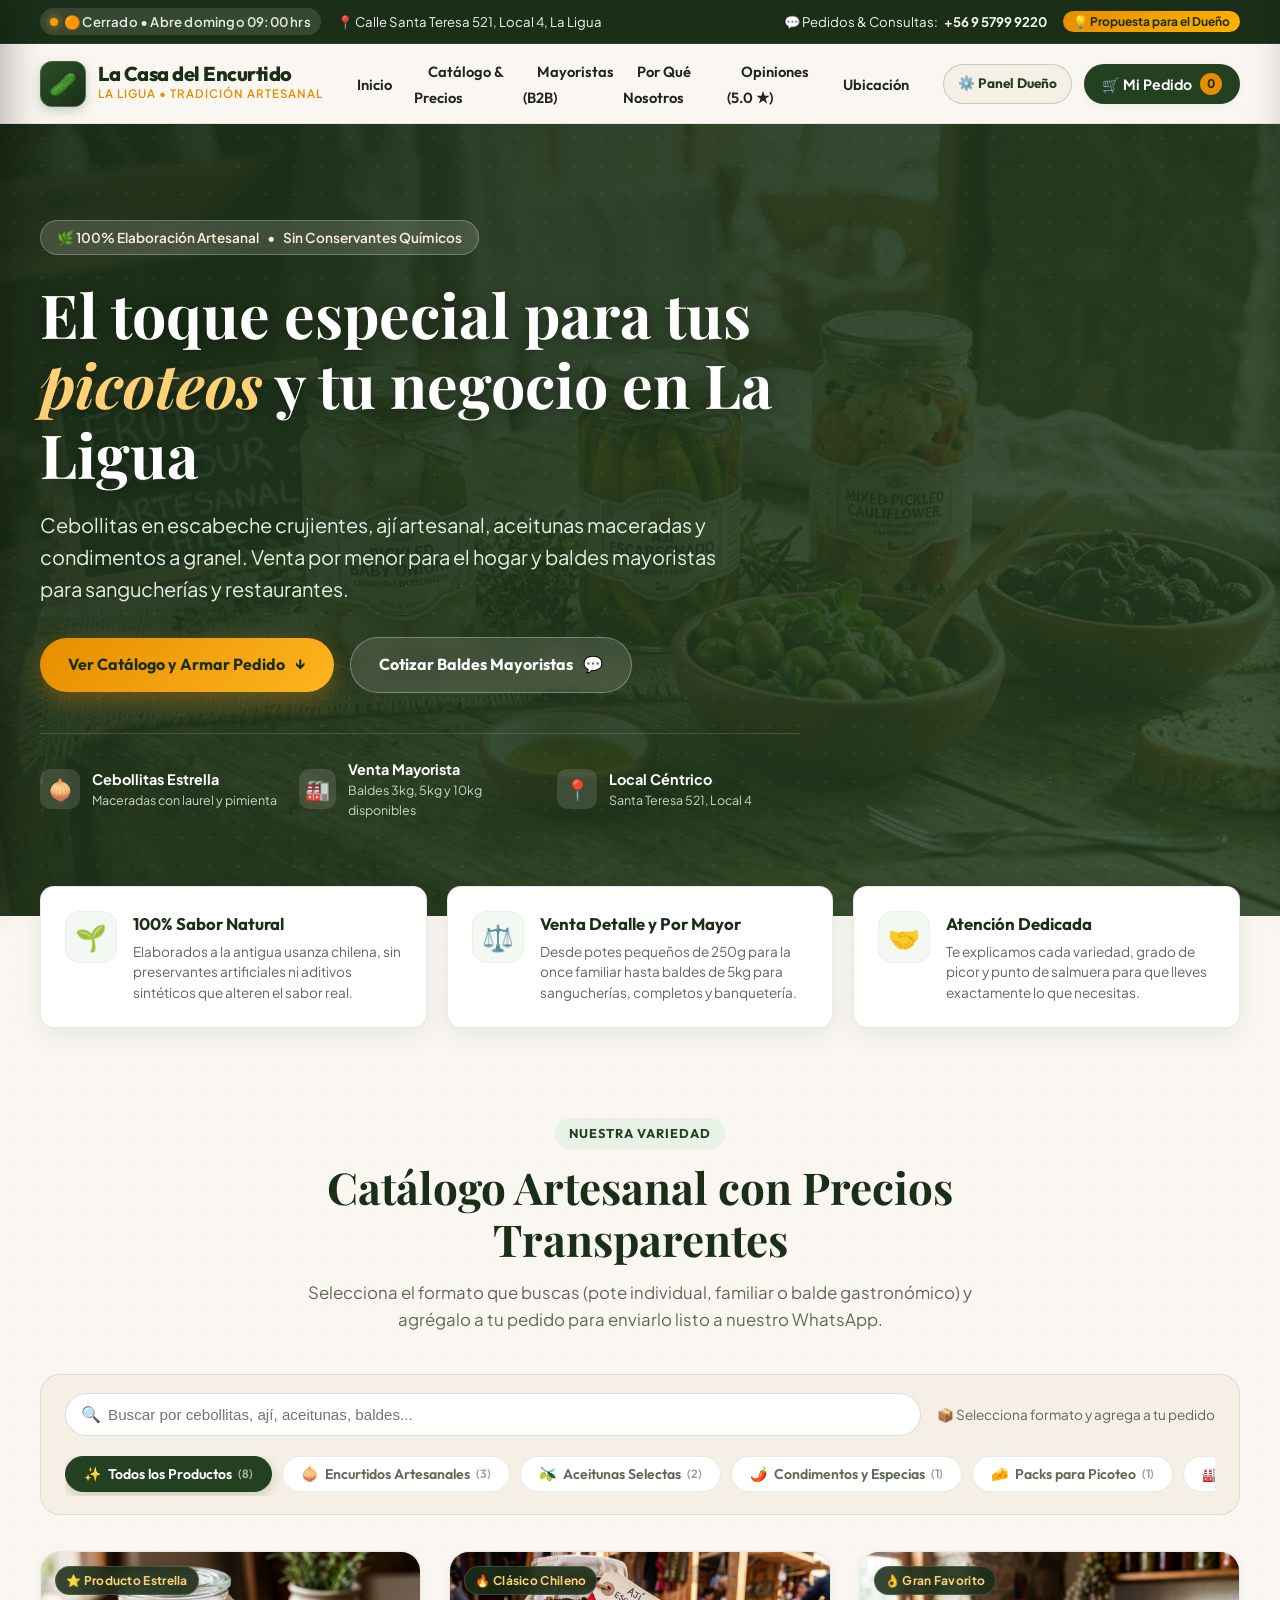
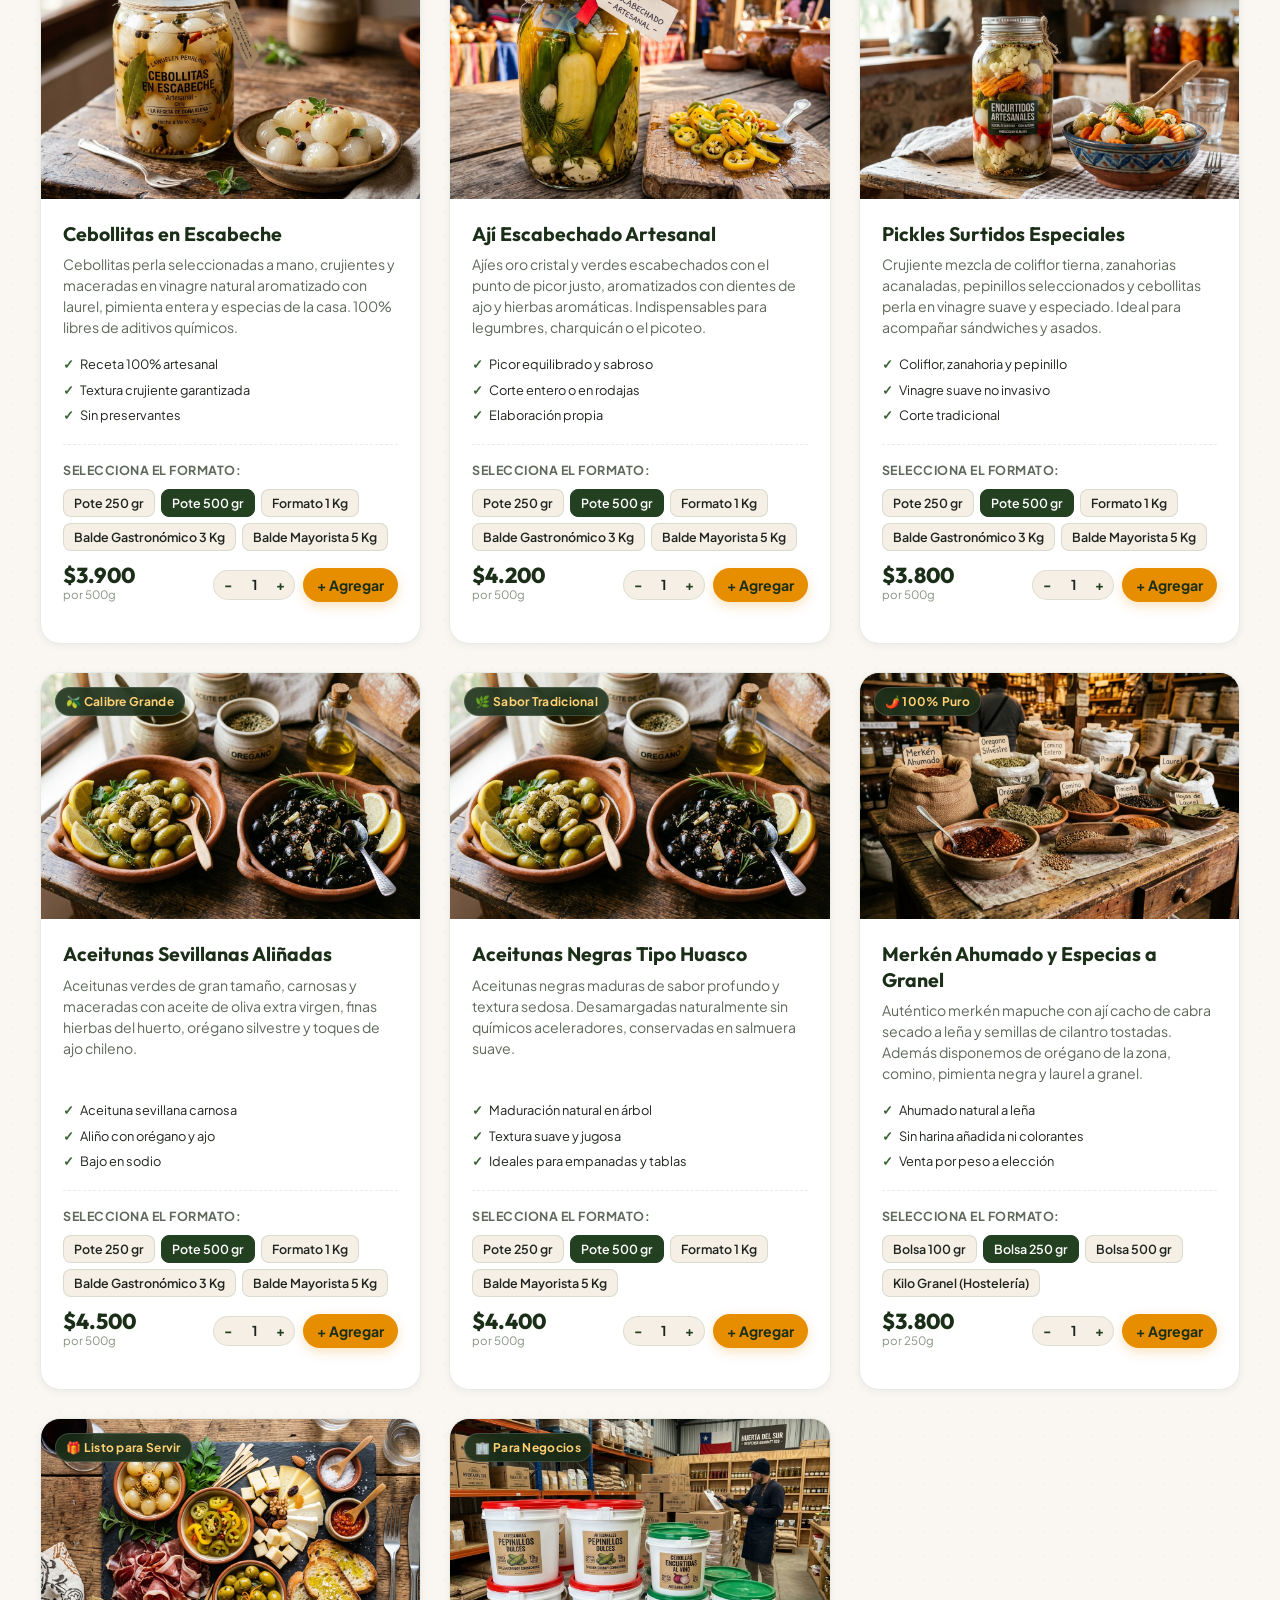
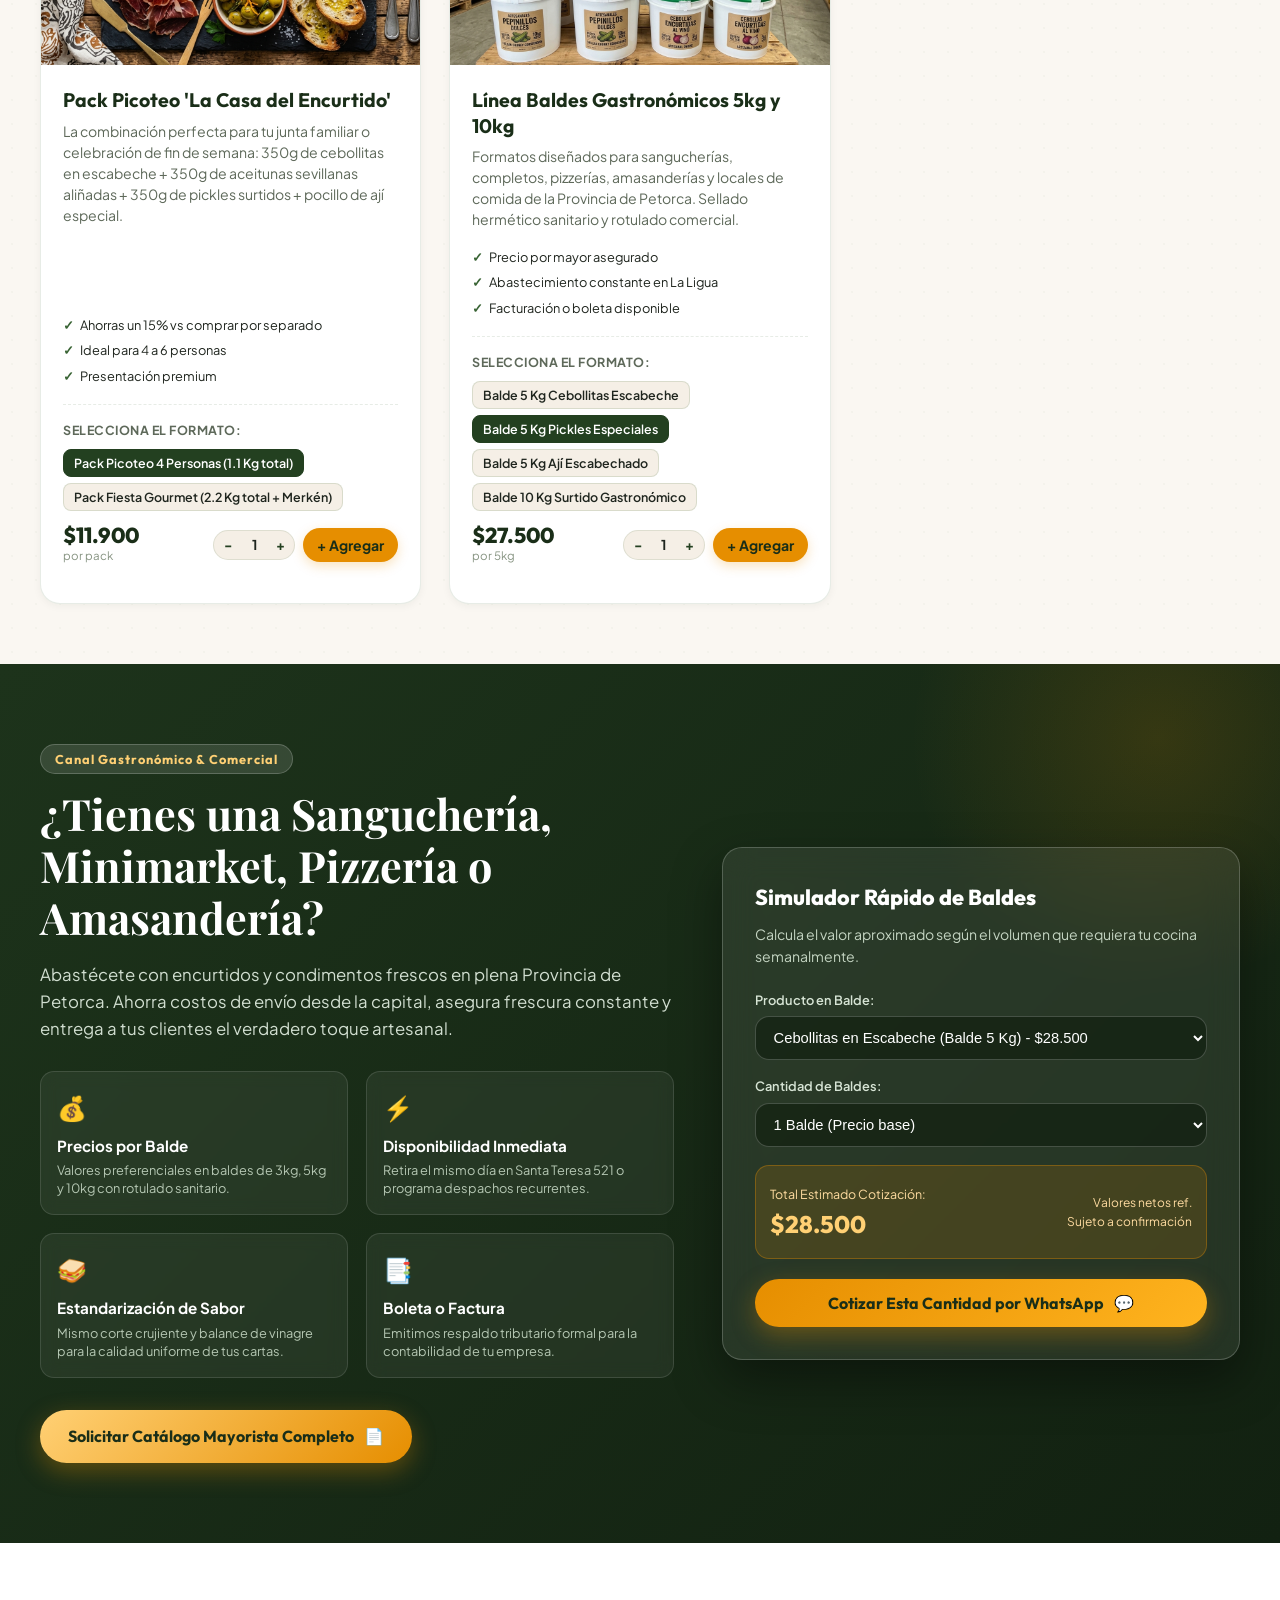
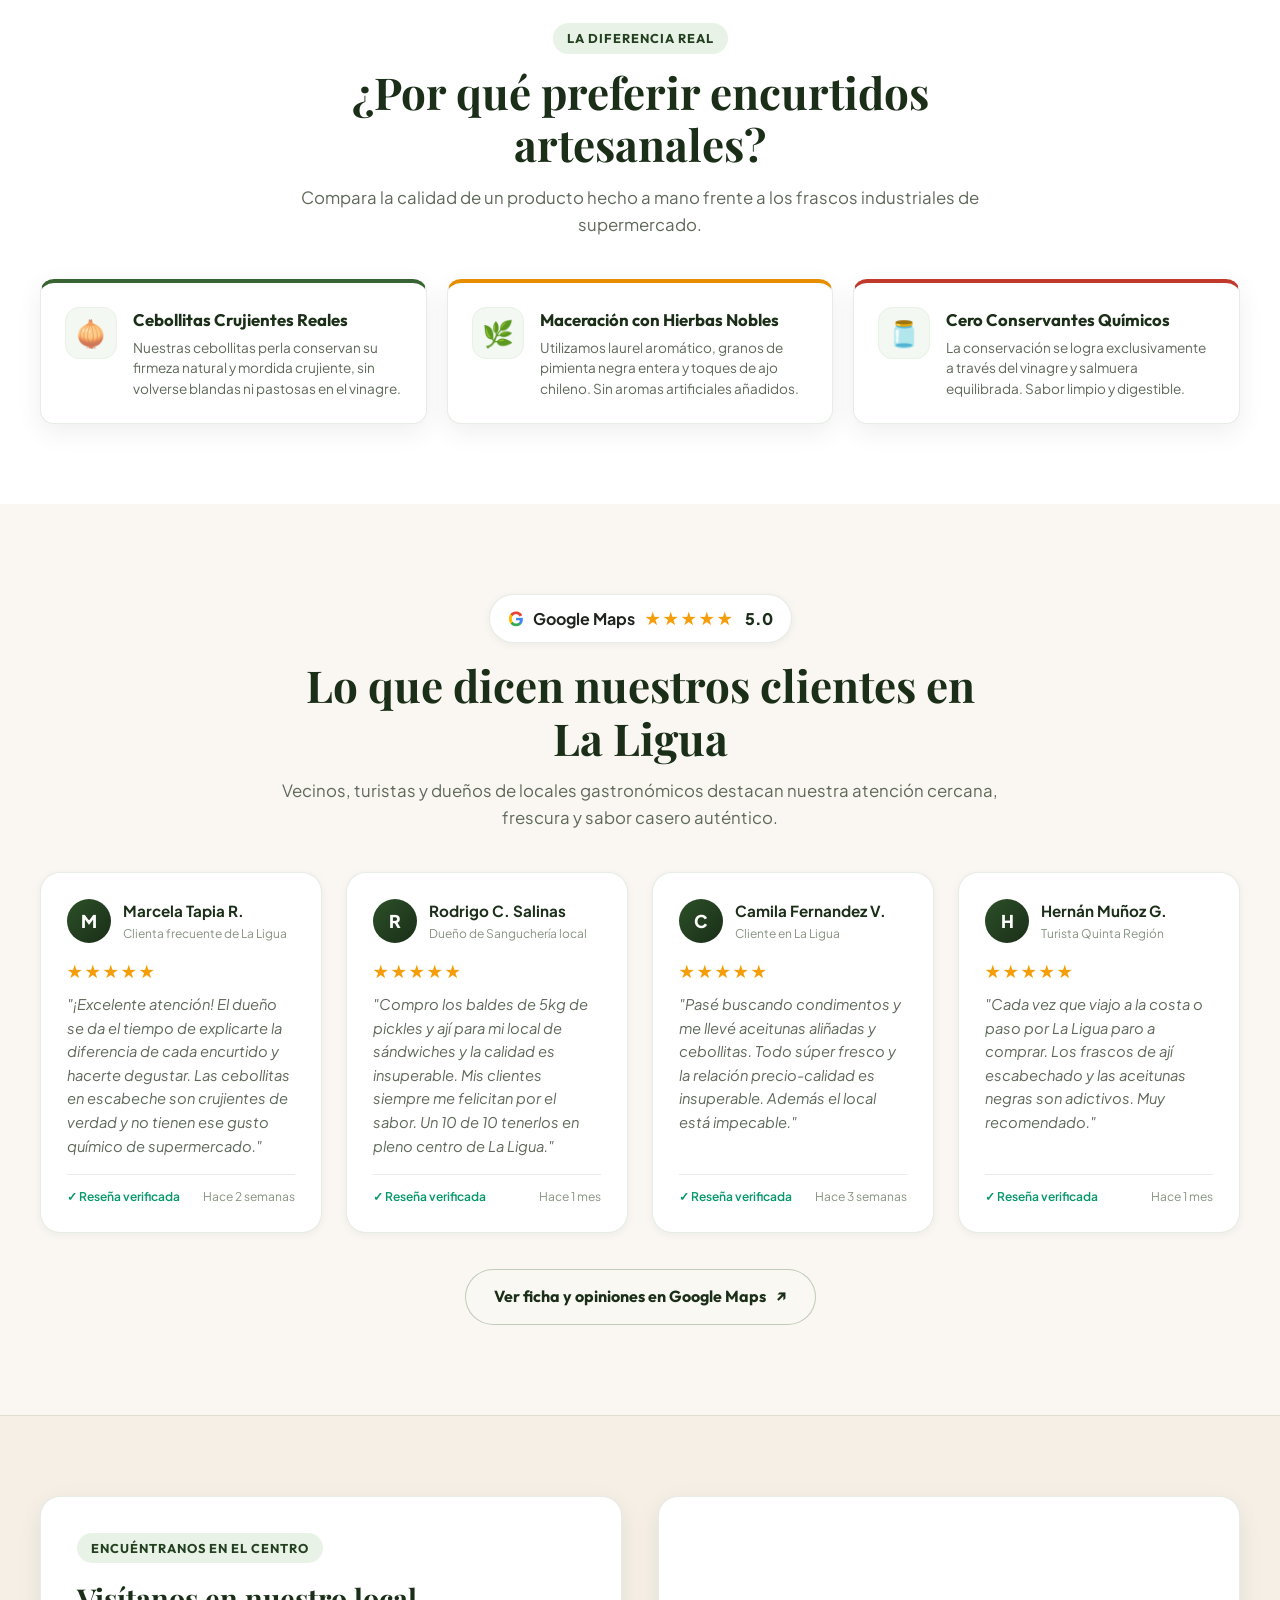
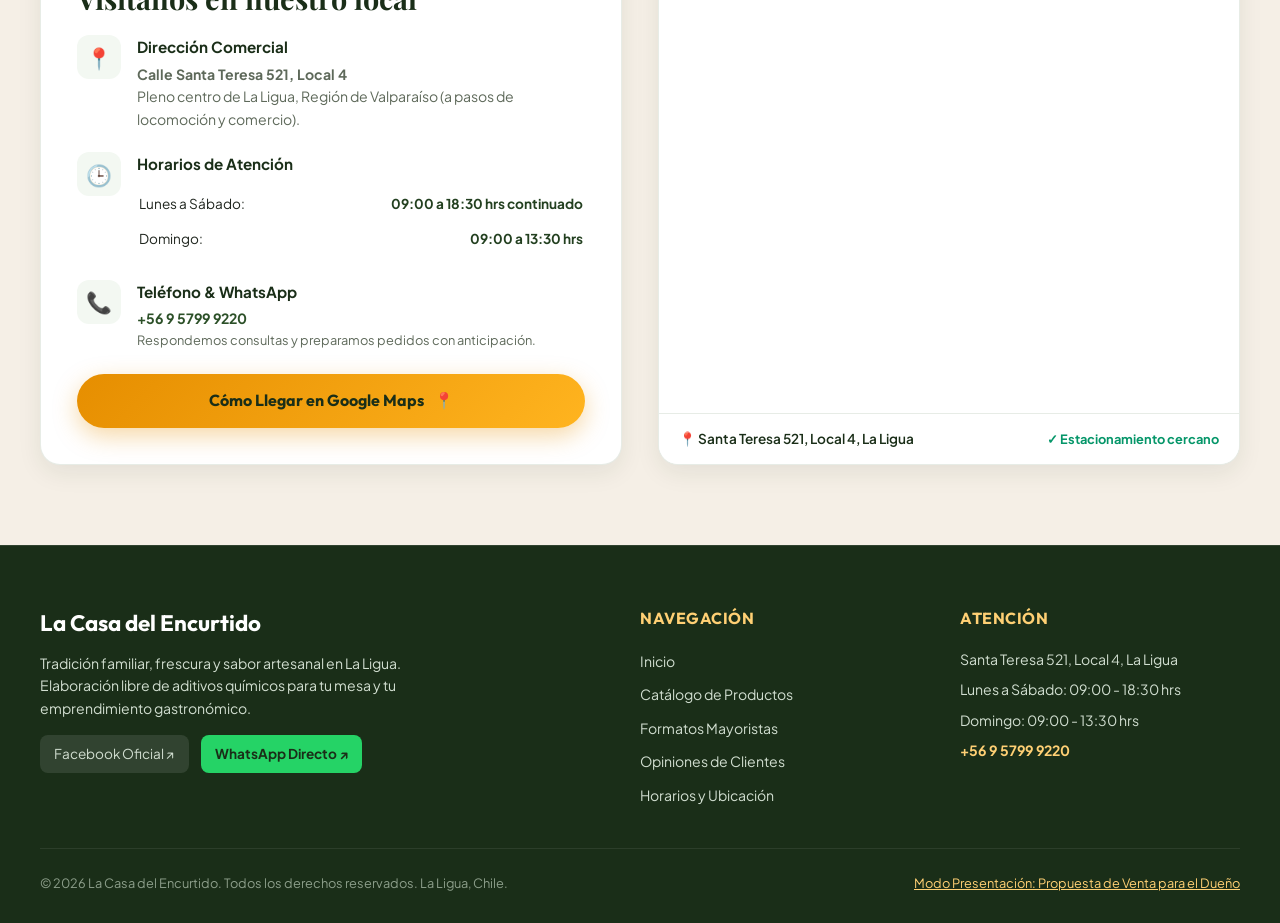
==== index.html @ d0795ce3 "Initial commit: La Casa del Encurtido web app, catalogo, admin y propuesta comercial" ====
<!DOCTYPE html>
<html lang="es">
<head>
  <meta charset="UTF-8" />
  <meta name="viewport" content="width=device-width, initial-scale=1.0" />
  <title>La Casa del Encurtido | Encurtidos Artesanales, Aceitunas y Condimentos en La Ligua</title>
  
  <!-- SEO Meta Tags -->
  <meta name="description" content="Encurtidos artesanales sin conservantes ni aditivos en La Ligua. Cebollitas en escabeche, ají escabechado, aceitunas selectas y condimentos a granel. Venta por mayor y detalle en Santa Teresa 521, Local 4." />
  <meta name="keywords" content="encurtidos la ligua, cebollitas en escabeche, aji escabechado, aceitunas por mayor, condimentos a granel la ligua, venta mayorista encurtidos, la casa del encurtido" />
  <meta name="author" content="La Casa del Encurtido" />
  <meta name="theme-color" content="#1a2e18" />

  <!-- Open Graph / Redes Sociales -->
  <meta property="og:type" content="website" />
  <meta property="og:title" content="La Casa del Encurtido | Sabor Natural en La Ligua" />
  <meta property="og:description" content="El toque especial para tus picoteos y tu negocio. Venta a granel y baldes mayoristas en pleno centro de La Ligua." />
  <meta property="og:image" content="assets/images/hero.jpg" />

  <!-- Google Fonts -->
  <link rel="preconnect" href="https://fonts.googleapis.com" />
  <link rel="preconnect" href="https://fonts.gstatic.com" crossorigin />
  <link href="https://fonts.googleapis.com/css2?family=Outfit:wght@400;500;600;700;800&family=Playfair+Display:ital,wght@0,600;0,700;0,800;1,600&family=Plus+Jakarta+Sans:wght@400;500;600;700&display=swap" rel="stylesheet" />

  <!-- Hoja de Estilos -->
  <link rel="stylesheet" href="css/styles.css" />
</head>
<body>

  <!-- ==========================================================================
       TOP BAR INFORMATIVA Y HORARIO EN TIEMPO REAL
       ========================================================================== -->
  <div class="top-bar">
    <div class="container top-bar-inner">
      <div class="top-bar-left">
        <!-- Indicador dinámico de horario -->
        <div class="status-badge" id="store-status-badge">
          <span class="status-dot"></span>
          <span>Cargando horario...</span>
        </div>
        <span class="top-bar-link" style="cursor: default;">
          📍 Calle Santa Teresa 521, Local 4, La Ligua
        </span>
      </div>

      <div class="top-bar-right">
        <a href="https://wa.me/56957999220" target="_blank" rel="noopener" class="top-bar-link">
          💬 Pedidos & Consultas: <strong>+56 9 5799 9220</strong>
        </a>
        <button class="pitch-mode-pill trigger-pitch-modal" title="Ver argumentos de valor comercial para el negocio">
          💡 Propuesta para el Dueño
        </button>
      </div>
    </div>
  </div>

  <!-- ==========================================================================
       HEADER PRINCIPAL
       ========================================================================== -->
  <header class="main-header">
    <div class="container header-inner">
      <a href="#inicio" class="logo-brand">
        <div class="logo-icon-wrap">🥒</div>
        <div class="logo-text">
          <h1>La Casa del Encurtido</h1>
          <span>La Ligua • Tradición Artesanal</span>
        </div>
      </a>

      <!-- Navegación de Escritorio -->
      <nav class="desktop-nav">
        <ul class="nav-links">
          <li><a href="#inicio" class="nav-link">Inicio</a></li>
          <li><a href="#catalogo" class="nav-link">Catálogo & Precios</a></li>
          <li><a href="#mayoristas" class="nav-link">Mayoristas (B2B)</a></li>
          <li><a href="#calidad" class="nav-link">Por Qué Nosotros</a></li>
          <li><a href="#opiniones" class="nav-link">Opiniones (5.0 ★)</a></li>
          <li><a href="#ubicacion" class="nav-link">Ubicación</a></li>
        </ul>
      </nav>

      <!-- Acciones de Cabecera -->
      <div class="header-actions">
        <!-- Acceso al Panel de Administración para el Dueño -->
        <a href="admin.html" class="admin-nav-btn" title="Panel de Administración: Editar precios y productos">
          <span>⚙️ Panel Dueño</span>
        </a>

        <!-- Carrito de Pedidos -->
        <button class="cart-btn-trigger trigger-cart-open" id="header-cart-btn" aria-label="Ver carrito de pedido">
          <span>🛒 Mi Pedido</span>
          <span class="cart-count-badge">0</span>
        </button>

        <!-- Botón Menú Móvil -->
        <button class="mobile-menu-btn" id="mobile-menu-btn" aria-label="Abrir menú de navegación">
          <span class="hamburger-bar"></span>
          <span class="hamburger-bar"></span>
          <span class="hamburger-bar"></span>
        </button>
      </div>
    </div>
  </header>

  <!-- ==========================================================================
       DRAWER DE NAVEGACIÓN MÓVIL (MENÚ LATERAL)
       ========================================================================== -->
  <div class="mobile-nav-overlay" id="mobile-nav-overlay"></div>
  <aside class="mobile-nav-drawer" id="mobile-nav-drawer">
    <div class="mobile-nav-header">
      <div class="logo-brand">
        <div class="logo-icon-wrap" style="width: 38px; height: 38px; font-size: 1.2rem;">🥒</div>
        <div class="logo-text">
          <h1>La Casa del Encurtido</h1>
          <span>La Ligua</span>
        </div>
      </div>
      <button class="mobile-nav-close" id="mobile-nav-close-btn" aria-label="Cerrar menú">&times;</button>
    </div>

    <div class="mobile-nav-body">
      <!-- Horario en vivo en móvil -->
      <div class="mobile-status-strip" id="mobile-store-status">
        <span class="status-dot"></span>
        <span>Cargando horario...</span>
      </div>

      <!-- Lista de enlaces de navegación móvil -->
      <ul class="mobile-nav-list">
        <li>
          <a href="#inicio" class="mobile-nav-link">
            <span class="icon">🏠</span>
            <span>Inicio</span>
          </a>
        </li>
        <li>
          <a href="#catalogo" class="mobile-nav-link">
            <span class="icon">🧅</span>
            <span>Catálogo & Precios</span>
          </a>
        </li>
        <li>
          <a href="#mayoristas" class="mobile-nav-link">
            <span class="icon">🏭</span>
            <span>Venta Mayorista (B2B)</span>
          </a>
        </li>
        <li>
          <a href="#calidad" class="mobile-nav-link">
            <span class="icon">🌿</span>
            <span>La Diferencia Artesanal</span>
          </a>
        </li>
        <li>
          <a href="#opiniones" class="mobile-nav-link">
            <span class="icon">⭐</span>
            <span>Opiniones de Clientes (5.0)</span>
          </a>
        </li>
        <li>
          <a href="#ubicacion" class="mobile-nav-link">
            <span class="icon">📍</span>
            <span>Horarios & Ubicación</span>
          </a>
        </li>
      </ul>

      <!-- Enlaces rápidos de soporte y administración -->
      <div class="mobile-nav-footer">
        <a href="admin.html" class="btn btn-secondary" style="color: var(--primary-900); border-color: rgba(56, 99, 51, 0.3); font-size: 0.88rem; padding: 10px 16px;">
          <span>⚙️ Administrar Precios (Dueño)</span>
        </a>
        <a href="https://wa.me/56957999220" target="_blank" rel="noopener" class="btn btn-primary" style="font-size: 0.88rem; padding: 10px 16px;">
          <span>💬 WhatsApp Directo</span>
        </a>
      </div>
    </div>
  </aside>

  <!-- ==========================================================================
       HERO SECTION
       ========================================================================== -->
  <section class="hero-section" id="inicio">
    <div class="hero-overlay-grid"></div>
    <div class="container">
      <div class="hero-content">
        <div class="hero-pill">
          <span>🌿 100% Elaboración Artesanal</span>
          <span>•</span>
          <span>Sin Conservantes Químicos</span>
        </div>

        <h1 class="hero-title">
          El toque especial para tus <em>picoteos</em> y tu negocio en La Ligua
        </h1>

        <p class="hero-description">
          Cebollitas en escabeche crujientes, ají artesanal, aceitunas maceradas y condimentos a granel. Venta por menor para el hogar y baldes mayoristas para sangucherías y restaurantes.
        </p>

        <div class="hero-actions">
          <a href="#catalogo" class="btn btn-primary">
            <span>Ver Catálogo y Armar Pedido</span>
            <span>↓</span>
          </a>
          <a href="https://wa.me/56957999220?text=Hola,%20quisiera%20cotizar%20precios%20mayoristas%20de%20encurtidos%20en%20La%20Casa%20del%20Encurtido" target="_blank" rel="noopener" class="btn btn-secondary">
            <span>Cotizar Baldes Mayoristas</span>
            <span>💬</span>
          </a>
        </div>

        <div class="hero-features-bar">
          <div class="hero-feat-item">
            <div class="hero-feat-icon">🧅</div>
            <div class="hero-feat-text">
              <h4>Cebollitas Estrella</h4>
              <p>Maceradas con laurel y pimienta</p>
            </div>
          </div>
          <div class="hero-feat-item">
            <div class="hero-feat-icon">🏭</div>
            <div class="hero-feat-text">
              <h4>Venta Mayorista</h4>
              <p>Baldes 3kg, 5kg y 10kg disponibles</p>
            </div>
          </div>
          <div class="hero-feat-item">
            <div class="hero-feat-icon">📍</div>
            <div class="hero-feat-text">
              <h4>Local Céntrico</h4>
              <p>Santa Teresa 521, Local 4</p>
            </div>
          </div>
        </div>
      </div>
    </div>
  </section>

  <!-- ==========================================================================
       PILARES DE CONFIANZA
       ========================================================================== -->
  <section class="trust-strip">
    <div class="container">
      <div class="trust-cards-grid">
        <div class="trust-card">
          <div class="trust-icon-box">🌱</div>
          <div class="trust-text">
            <h3>100% Sabor Natural</h3>
            <p>Elaborados a la antigua usanza chilena, sin preservantes artificiales ni aditivos sintéticos que alteren el sabor real.</p>
          </div>
        </div>

        <div class="trust-card">
          <div class="trust-icon-box">⚖️</div>
          <div class="trust-text">
            <h3>Venta Detalle y Por Mayor</h3>
            <p>Desde potes pequeños de 250g para la once familiar hasta baldes de 5kg para sangucherías, completos y banquetería.</p>
          </div>
        </div>

        <div class="trust-card">
          <div class="trust-icon-box">🤝</div>
          <div class="trust-text">
            <h3>Atención Dedicada</h3>
            <p>Te explicamos cada variedad, grado de picor y punto de salmuera para que lleves exactamente lo que necesitas.</p>
          </div>
        </div>
      </div>
    </div>
  </section>

  <!-- ==========================================================================
       CATÁLOGO INTERACTIVO CON FORMATOS Y PEDIDO DIRECTO
       ========================================================================== -->
  <section class="catalog-section" id="catalogo">
    <div class="container">
      <div class="section-head">
        <span class="section-tag">Nuestra Variedad</span>
        <h2 class="section-title">Catálogo Artesanal con Precios Transparentes</h2>
        <p class="section-sub">
          Selecciona el formato que buscas (pote individual, familiar o balde gastronómico) y agrégalo a tu pedido para enviarlo listo a nuestro WhatsApp.
        </p>
      </div>

      <!-- Barra de Filtros y Buscador -->
      <div class="catalog-controls">
        <div class="controls-row-top">
          <div class="search-box-wrap">
            <span class="search-icon">🔍</span>
            <input type="text" id="catalog-search-input" class="search-input" placeholder="Buscar por cebollitas, ají, aceitunas, baldes..." />
          </div>
          <div class="catalog-info-hint">
            <span>📦 Selecciona formato y agrega a tu pedido</span>
          </div>
        </div>

        <!-- Botones de Categorías -->
        <div class="category-pills-wrap" id="category-pills">
          <!-- Renderizado dinámico desde app.js -->
        </div>
      </div>

      <!-- Grid de Productos -->
      <div class="products-grid" id="products-grid">
        <!-- Renderizado dinámico desde app.js -->
      </div>
    </div>
  </section>

  <!-- ==========================================================================
       SECCIÓN B2B / ATENCIÓN ESPECIAL MAYORISTAS
       ========================================================================== -->
  <section class="wholesale-section" id="mayoristas">
    <div class="wholesale-bg-glow"></div>
    <div class="container">
      <div class="wholesale-grid">
        <div class="wholesale-info-col">
          <span class="wholesale-tag">Canal Gastronómico & Comercial</span>
          <h2 class="wholesale-title">¿Tienes una Sanguchería, Minimarket, Pizzería o Amasandería?</h2>
          <p class="wholesale-desc">
            Abastécete con encurtidos y condimentos frescos en plena Provincia de Petorca. Ahorra costos de envío desde la capital, asegura frescura constante y entrega a tus clientes el verdadero toque artesanal.
          </p>

          <div class="wholesale-benefits-list">
            <div class="benefit-card">
              <div class="benefit-icon">💰</div>
              <h4>Precios por Balde</h4>
              <p>Valores preferenciales en baldes de 3kg, 5kg y 10kg con rotulado sanitario.</p>
            </div>
            <div class="benefit-card">
              <div class="benefit-icon">⚡</div>
              <h4>Disponibilidad Inmediata</h4>
              <p>Retira el mismo día en Santa Teresa 521 o programa despachos recurrentes.</p>
            </div>
            <div class="benefit-card">
              <div class="benefit-icon">🥪</div>
              <h4>Estandarización de Sabor</h4>
              <p>Mismo corte crujiente y balance de vinagre para la calidad uniforme de tus cartas.</p>
            </div>
            <div class="benefit-card">
              <div class="benefit-icon">📑</div>
              <h4>Boleta o Factura</h4>
              <p>Emitimos respaldo tributario formal para la contabilidad de tu empresa.</p>
            </div>
          </div>

          <a href="https://wa.me/56957999220?text=Hola,%20tengo%20un%20negocio%20gastron%C3%B3mico%20en%20la%20zona%20y%20deseo%20recibir%20el%20cat%C3%A1logo%20mayorista%20completo" target="_blank" rel="noopener" class="btn btn-primary" style="background: linear-gradient(135deg, #ffd074, #e68e00); color: #1a2e18;">
            <span>Solicitar Catálogo Mayorista Completo</span>
            <span>📄</span>
          </a>
        </div>

        <!-- Cotizador Rápido de Baldes -->
        <div class="wholesale-calc-col">
          <div class="wholesale-calc-card">
            <h3 class="calc-title">Simulador Rápido de Baldes</h3>
            <p class="calc-subtitle">Calcula el valor aproximado según el volumen que requiera tu cocina semanalmente.</p>

            <div class="form-group">
              <label class="form-label" for="wholesale-product-select">Producto en Balde:</label>
              <select id="wholesale-product-select" class="form-select">
                <option value="28500">Cebollitas en Escabeche (Balde 5 Kg) - $28.500</option>
                <option value="27500">Pickles Surtidos Especiales (Balde 5 Kg) - $27.500</option>
                <option value="31000">Ají Escabechado Artesanal (Balde 5 Kg) - $31.000</option>
                <option value="34900">Aceitunas Sevillanas Aliñadas (Balde 5 Kg) - $34.900</option>
                <option value="52000">Surtido Mixto Gastronómico (Balde 10 Kg) - $52.000</option>
              </select>
            </div>

            <div class="form-group">
              <label class="form-label" for="wholesale-qty-select">Cantidad de Baldes:</label>
              <select id="wholesale-qty-select" class="form-select">
                <option value="1">1 Balde (Precio base)</option>
                <option value="2">2 Baldes</option>
                <option value="3">3 Baldes</option>
                <option value="5">5 Baldes (8% descuento volumen)</option>
                <option value="10">10+ Baldes (15% descuento volumen)</option>
              </select>
            </div>

            <div class="calc-result-box">
              <div>
                <span class="calc-price-lead">Total Estimado Cotización:</span>
                <div class="calc-price-value" id="wholesale-calc-price">$28.500</div>
              </div>
              <span style="font-size: 0.75rem; color: #ffdca1; text-align: right;">Valores netos ref.<br>Sujeto a confirmación</span>
            </div>

            <button class="btn btn-primary" id="btn-quote-wholesale-wa" style="width: 100%;">
              <span>Cotizar Esta Cantidad por WhatsApp</span>
              <span>💬</span>
            </button>
          </div>
        </div>
      </div>
    </div>
  </section>

  <!-- ==========================================================================
       POR QUÉ NOSOTROS / LA DIFERENCIA ARTESANAL
       ========================================================================== */ -->
  <section class="trust-strip" id="calidad" style="margin-top: 0; padding: 80px 0; background: #fff;">
    <div class="container">
      <div class="section-head">
        <span class="section-tag">La Diferencia Real</span>
        <h2 class="section-title">¿Por qué preferir encurtidos artesanales?</h2>
        <p class="section-sub">Compara la calidad de un producto hecho a mano frente a los frascos industriales de supermercado.</p>
      </div>

      <div class="trust-cards-grid" style="grid-template-columns: repeat(auto-fit, minmax(280px, 1fr));">
        <div class="trust-card" style="border-top: 4px solid var(--primary-600);">
          <div class="trust-icon-box">🧅</div>
          <div class="trust-text">
            <h3>Cebollitas Crujientes Reales</h3>
            <p>Nuestras cebollitas perla conservan su firmeza natural y mordida crujiente, sin volverse blandas ni pastosas en el vinagre.</p>
          </div>
        </div>

        <div class="trust-card" style="border-top: 4px solid var(--accent-amber);">
          <div class="trust-icon-box">🌿</div>
          <div class="trust-text">
            <h3>Maceración con Hierbas Nobles</h3>
            <p>Utilizamos laurel aromático, granos de pimienta negra entera y toques de ajo chileno. Sin aromas artificiales añadidos.</p>
          </div>
        </div>

        <div class="trust-card" style="border-top: 4px solid var(--accent-red);">
          <div class="trust-icon-box">🫙</div>
          <div class="trust-text">
            <h3>Cero Conservantes Químicos</h3>
            <p>La conservación se logra exclusivamente a través del vinagre y salmuera equilibrada. Sabor limpio y digestible.</p>
          </div>
        </div>
      </div>
    </div>
  </section>

  <!-- ==========================================================================
       SOCIAL PROOF / RESEÑAS GOOGLE MAPS (5.0 ESTRELLAS)
       ========================================================================== -->
  <section class="reviews-section" id="opiniones">
    <div class="container">
      <div class="section-head">
        <div class="google-badge-header">
          <span class="google-g-logo">G</span>
          <strong>Google Maps</strong>
          <span class="stars-row">★★★★★</span>
          <span style="font-weight: 800; color: #1a2e18;">5.0</span>
        </div>
        <h2 class="section-title">Lo que dicen nuestros clientes en La Ligua</h2>
        <p class="section-sub">
          Vecinos, turistas y dueños de locales gastronómicos destacan nuestra atención cercana, frescura y sabor casero auténtico.
        </p>
      </div>

      <div class="reviews-grid" id="reviews-grid">
        <!-- Renderizado dinámico desde app.js -->
      </div>

      <div style="text-align: center; margin-top: 36px;">
        <a href="https://maps.google.com/?q=La+Casa+del+Encurtido+Santa+Teresa+521+La+Ligua" target="_blank" rel="noopener" class="btn btn-secondary" style="color: var(--primary-900); border-color: rgba(56, 99, 51, 0.3);">
          <span>Ver ficha y opiniones en Google Maps</span>
          <span>↗</span>
        </a>
      </div>
    </div>
  </section>

  <!-- ==========================================================================
       UBICACIÓN, HORARIOS & MAPA INTERACTIVO
       ========================================================================== -->
  <section class="location-section" id="ubicacion">
    <div class="container">
      <div class="location-grid">
        <div class="location-info-card">
          <span class="section-tag">Encuéntranos en el Centro</span>
          <h3>Visítanos en nuestro local</h3>
          
          <div class="info-item">
            <div class="info-item-icon">📍</div>
            <div class="info-item-content">
              <h4>Dirección Comercial</h4>
              <p><strong>Calle Santa Teresa 521, Local 4</strong></p>
              <p>Pleno centro de La Ligua, Región de Valparaíso (a pasos de locomoción y comercio).</p>
            </div>
          </div>

          <div class="info-item">
            <div class="info-item-icon">🕒</div>
            <div class="info-item-content" style="width: 100%;">
              <h4>Horarios de Atención</h4>
              <table class="hours-schedule-table">
                <tbody>
                  <tr>
                    <td>Lunes a Sábado:</td>
                    <td>09:00 a 18:30 hrs continuado</td>
                  </tr>
                  <tr>
                    <td>Domingo:</td>
                    <td>09:00 a 13:30 hrs</td>
                  </tr>
                </tbody>
              </table>
            </div>
          </div>

          <div class="info-item">
            <div class="info-item-icon">📞</div>
            <div class="info-item-content">
              <h4>Teléfono & WhatsApp</h4>
              <p><a href="tel:+56957999220" style="color: var(--primary-700); font-weight: 700;">+56 9 5799 9220</a></p>
              <p style="font-size: 0.8rem; color: var(--text-muted);">Respondemos consultas y preparamos pedidos con anticipación.</p>
            </div>
          </div>

          <div style="margin-top: 24px;">
            <a href="https://maps.google.com/?q=La+Casa+del+Encurtido+Santa+Teresa+521+La+Ligua" target="_blank" rel="noopener" class="btn btn-primary" style="width: 100%;">
              <span>Cómo Llegar en Google Maps</span>
              <span>📍</span>
            </a>
          </div>
        </div>

        <!-- Wrapper del Mapa -->
        <div class="map-wrapper">
          <iframe 
            class="map-embed-frame"
            src="https://www.google.com/maps/embed?pb=!1m18!1m12!1m3!1d3362.4336067749454!2d-71.23381662369689!3d-32.447781073801944!2m3!1f0!2f0!3f0!3m2!1i1024!2i768!4f13.1!3m3!1m2!1s0x9689d24222a76f27%3A0x6b19a3b934789531!2sSanta%20Teresa%20521%2C%20La%20Ligua%2C%20Valpara%C3%ADso!5e0!3m2!1ses!2scl!4v1716200000000!5m2!1ses!2scl"
            allowfullscreen="" 
            loading="lazy" 
            referrerpolicy="no-referrer-when-downgrade"
            title="Ubicación de La Casa del Encurtido en La Ligua">
          </iframe>
          <div class="map-card-footer">
            <span style="font-size: 0.85rem; font-weight: 600; color: var(--primary-900);">
              📍 Santa Teresa 521, Local 4, La Ligua
            </span>
            <span style="font-size: 0.8rem; color: #059669; font-weight: 700;">
              ✓ Estacionamiento cercano
            </span>
          </div>
        </div>
      </div>
    </div>
  </section>

  <!-- ==========================================================================
       FOOTER
       ========================================================================== -->
  <footer class="site-footer">
    <div class="container">
      <div class="footer-top">
        <div class="footer-brand">
          <h2>La Casa del Encurtido</h2>
          <p>
            Tradición familiar, frescura y sabor artesanal en La Ligua. Elaboración libre de aditivos químicos para tu mesa y tu emprendimiento gastronómico.
          </p>
          <div style="margin-top: 16px; display: flex; gap: 12px;">
            <a href="https://www.facebook.com/profile.php?id=61589403204747" target="_blank" rel="noopener" style="background: rgba(255,255,255,0.1); padding: 8px 14px; border-radius: 8px; font-size: 0.85rem;">
              Facebook Oficial ↗
            </a>
            <a href="https://wa.me/56957999220" target="_blank" rel="noopener" style="background: #25d366; color: #1a2e18; font-weight: 700; padding: 8px 14px; border-radius: 8px; font-size: 0.85rem;">
              WhatsApp Directo ↗
            </a>
          </div>
        </div>

        <div class="footer-col">
          <h4>Navegación</h4>
          <ul>
            <li><a href="#inicio">Inicio</a></li>
            <li><a href="#catalogo">Catálogo de Productos</a></li>
            <li><a href="#mayoristas">Formatos Mayoristas</a></li>
            <li><a href="#opiniones">Opiniones de Clientes</a></li>
            <li><a href="#ubicacion">Horarios y Ubicación</a></li>
          </ul>
        </div>

        <div class="footer-col">
          <h4>Atención</h4>
          <p style="font-size: 0.88rem; margin-bottom: 8px;">Santa Teresa 521, Local 4, La Ligua</p>
          <p style="font-size: 0.88rem; margin-bottom: 8px;">Lunes a Sábado: 09:00 - 18:30 hrs</p>
          <p style="font-size: 0.88rem; margin-bottom: 8px;">Domingo: 09:00 - 13:30 hrs</p>
          <p style="font-size: 0.88rem; font-weight: 700; color: #ffd074;">+56 9 5799 9220</p>
        </div>
      </div>

      <div class="footer-bottom">
        <p>&copy; 2026 La Casa del Encurtido. Todos los derechos reservados. La Ligua, Chile.</p>
        <button class="trigger-pitch-modal" style="color: #ffd074; font-size: 0.8rem; text-decoration: underline;">
          Modo Presentación: Propuesta de Venta para el Dueño
        </button>
      </div>
    </div>
  </footer>

  <!-- ==========================================================================
       DRAWER LATERAL DEL CARRITO (WHATSAPP ORDER BUILDER)
       ========================================================================== -->
  <div class="cart-drawer-overlay" id="cart-drawer-overlay"></div>
  <div class="cart-drawer" id="cart-drawer">
    <div class="cart-header">
      <h3>
        <span>🛒</span>
        <span>Mi Pedido</span>
      </h3>
      <button class="cart-close-btn" id="cart-close-btn" aria-label="Cerrar pedido">&times;</button>
    </div>

    <div class="cart-body">
      <!-- Estado vacío -->
      <div class="cart-empty-state" id="cart-empty-state">
        <div class="cart-empty-icon">🫙</div>
        <h4 style="font-family: var(--font-display); font-size: 1.15rem; color: var(--primary-900); margin-bottom: 6px;">Tu pedido está vacío</h4>
        <p style="font-size: 0.85rem; color: var(--text-muted); margin-bottom: 20px;">
          Revisa el catálogo, elige tu formato favorito (250g, 500g, 1kg o baldes) y agrégalo aquí.
        </p>
        <button class="btn btn-primary" onclick="closeCartDrawer()" style="padding: 10px 22px; font-size: 0.9rem;">
          Explorar Productos
        </button>
      </div>

      <!-- Lista de Ítems -->
      <div class="cart-items-list" id="cart-items-container">
        <!-- Generado dinámicamente por app.js -->
      </div>

      <!-- Formulario de Finalización -->
      <div class="cart-checkout-form" id="cart-checkout-form" style="display: none;">
        <h4 class="cart-form-title">Datos para tu Pedido</h4>
        
        <input type="text" id="client-name" class="cart-input" placeholder="Tu Nombre o Nombre de tu Local" />

        <label style="display: block; font-size: 0.78rem; font-weight: 700; color: var(--text-muted); margin-bottom: 6px; text-transform: uppercase;">
          Modalidad de Entrega:
        </label>
        <div class="delivery-radio-group">
          <label class="radio-pill">
            <input type="radio" name="delivery-type" value="Retiro en Local (Santa Teresa 521)" checked />
            <span>Retiro en Local</span>
          </label>
          <label class="radio-pill">
            <input type="radio" name="delivery-type" value="Coordinar Despacho en La Ligua" />
            <span>Despacho</span>
          </label>
        </div>

        <textarea id="client-notes" class="cart-input" rows="2" placeholder="Nota o preferencia (ej: 'Lo paso a buscar a las 17:00 hrs', 'Balde para sanguchería')."></textarea>
      </div>
    </div>

    <!-- Footer del Drawer con Total y Botón WhatsApp -->
    <div class="cart-footer" id="cart-footer-summary" style="display: none;">
      <div class="cart-summary-line">
        <span>Subtotal Productos</span>
        <span id="cart-subtotal-amount">$0</span>
      </div>
      <div class="cart-total-line">
        <span class="total-label">Total Estimado</span>
        <span class="total-amount" id="cart-total-amount">$0</span>
      </div>

      <button class="btn-send-whatsapp" onclick="sendWhatsAppOrder()">
        <span>Enviar Pedido a WhatsApp</span>
        <span>💬</span>
      </button>
      <p style="text-align: center; font-size: 0.72rem; color: var(--text-light); margin-top: 8px;">
        Te comunicará de inmediato al +56 9 5799 9220 con el detalle listo.
      </p>
    </div>
  </div>

  <!-- ==========================================================================
       STICKY BAR INFERIOR EN DISPOSITIVOS MÓVILES
       ========================================================================== -->
  <aside class="mobile-sticky-order-bar" id="mobile-sticky-order-bar">
    <div class="sticky-bar-inner">
      <div class="sticky-bar-info">
        <h4 id="mobile-bar-total">$0</h4>
        <p id="mobile-bar-count">0 productos agregados</p>
      </div>
      <button class="btn btn-primary trigger-cart-open" style="padding: 10px 20px; font-size: 0.9rem;">
        <span>Ver Pedido</span>
        <span>🛒</span>
      </button>
    </div>
  </aside>

  <!-- ==========================================================================
       MODAL: PROPUESTA COMERCIAL Y PITCH DE VENTAS PARA EL DUEÑO
       (Herramienta para que tú le muestres el valor real al dueño del negocio)
       ========================================================================== -->
  <div class="pitch-modal-overlay" id="pitch-modal-overlay">
    <div class="pitch-modal-card">
      <div class="pitch-header">
        <h2>Estrategia Comercial: La Casa del Encurtido</h2>
        <p>Guía de presentación y argumentos de venta para ofrecer esta App Web al dueño</p>
        <button class="pitch-close-btn" id="pitch-close-btn" aria-label="Cerrar">&times;</button>
      </div>

      <div class="pitch-body">
        <div class="pitch-roi-box">
          <h4>🎯 Diagnóstico de la Oportunidad</h4>
          <p>
            El dueño de <strong>La Casa del Encurtido</strong> ya gestiona activamente su perfil de Google Maps y publica promociones sueltas en Facebook. Sin embargo, su botón <em>"Agregar sitio web"</em> en Google Maps está vacío, perdiendo diariamente a clientes y turistas que buscan encurtidos en La Ligua.
          </p>
        </div>

        <h3 style="font-family: var(--font-display); font-size: 1.15rem; color: var(--primary-900); margin-bottom: 14px;">
          4 Argumentos Clave para Cerrar la Venta:
        </h3>

        <div class="pitch-grid">
          <div class="pitch-point-card">
            <div class="icon">⏱️</div>
            <h4>Ahorro de Tiempo en WhatsApp</h4>
            <p>Ya no tendrá que responder 30 veces al día <em>"¿Qué tiene y a cuánto el kilo?"</em>. El cliente entra, ve fotos reales, elige 250g, 500g o balde, y el pedido le llega calculado y ordenado.</p>
          </div>

          <div class="pitch-point-card">
            <div class="icon">📍</div>
            <h4>Monetizar Google Maps</h4>
            <p>Al agregar este enlace en su ficha de Google con 5.0 estrellas, cualquier persona que busque "encurtidos La Ligua" entra a su catálogo directo en vez de ir a la competencia.</p>
          </div>

          <div class="pitch-point-card">
            <div class="icon">🥪</div>
            <h4>Captar Canal Mayorista (B2B)</h4>
            <p>Permite separar al cliente que compra $3.000 para la once del dueño de sanguchería o minimarket que busca comprar 5 baldes por semana.</p>
          </div>

          <div class="pitch-point-card">
            <div class="icon">📱</div>
            <h4>100% Funcional sin Apps Extras</h4>
            <p>No requiere que el cliente instale nada. Abre rápido en cualquier celular y funciona directamente sobre su WhatsApp actual (+56 9 5799 9220).</p>
          </div>
        </div>

        <div style="background: var(--primary-50); border: 1px solid var(--primary-100); padding: 18px; border-radius: var(--radius-md); margin-bottom: 24px;">
          <h4 style="font-size: 0.95rem; font-weight: 700; color: var(--primary-900); margin-bottom: 6px;">💡 Cómo demostrársela en persona:</h4>
          <ol style="margin-left: 20px; font-size: 0.85rem; color: var(--text-muted); line-height: 1.6;">
            <li>Abre esta web desde tu teléfono y muéstrale cómo se ven sus frascos de cebollitas y ají.</li>
            <li>Agrega 2 potes de cebollitas y 1 balde de pickles, presiona <strong>"Enviar Pedido a WhatsApp"</strong> y pídele que revise su propio teléfono para que vea el mensaje llegar en vivo.</li>
            <li>Muéstrale cómo se verá su enlace puesto en su ficha de Google Maps.</li>
          </ol>
        </div>

        <div class="pitch-footer-actions">
          <button class="btn btn-secondary" onclick="document.getElementById('pitch-modal-overlay').classList.remove('active'); document.body.style.overflow='';" style="color: var(--primary-900); border-color: var(--border-light);">
            Cerrar Modal
          </button>
          <a href="propuesta-comercial.html" class="btn btn-primary" style="font-size: 0.9rem;">
            <span>Ver Ficha Comercial Imprimible / PDF</span>
            <span>📄</span>
          </a>
        </div>
      </div>
    </div>
  </div>

  <!-- Scripts -->
  <script src="js/data.js"></script>
  <script src="js/app.js"></script>
</body>
</html>
---- css/styles.css ----
/* ==========================================================================
   LA CASA DEL ENCURTIDO - SISTEMA DE DISEÑO & ESTILOS PREMIUM
   Estilo: Mercado Artesanal Gourmet Chileno / UI Moderna y Dinámica
   ========================================================================== */

:root {
  /* Paleta Gastronómica Artesanal */
  --primary-900: #1a2e18;
  --primary-800: #234020;
  --primary-700: #2c5028;
  --primary-600: #386333;
  --primary-500: #467b40;
  --primary-100: #e8f2e6;
  --primary-50:  #f3f8f2;

  /* Acentos Ámbar / Mostaza & Ají */
  --accent-amber: #e68e00;
  --accent-amber-hover: #cf7c00;
  --accent-amber-light: #fff5e6;
  --accent-red: #c0392b;
  --accent-red-light: #fdeeed;

  /* Fondos y Neutros Cálidos */
  --bg-cream: #faf7f2;
  --bg-surface: #ffffff;
  --bg-surface-warm: #f5efe6;
  --bg-surface-elevated: #ffffff;
  
  --text-main: #1f251e;
  --text-muted: #5e695a;
  --text-light: #879482;
  --text-inverse: #ffffff;

  /* Bordes & Sombras */
  --border-light: rgba(56, 99, 51, 0.12);
  --border-focus: rgba(70, 123, 64, 0.4);
  --shadow-sm: 0 2px 8px rgba(26, 46, 24, 0.05);
  --shadow-md: 0 8px 24px rgba(26, 46, 24, 0.08);
  --shadow-lg: 0 16px 40px rgba(26, 46, 24, 0.12);
  --shadow-glow: 0 0 20px rgba(230, 142, 0, 0.25);

  /* Tipografías */
  --font-serif: 'Playfair Display', Georgia, serif;
  --font-display: 'Outfit', -apple-system, BlinkMacSystemFont, sans-serif;
  --font-body: 'Plus Jakarta Sans', -apple-system, BlinkMacSystemFont, sans-serif;

  /* Medidas & Transiciones */
  --radius-sm: 8px;
  --radius-md: 14px;
  --radius-lg: 20px;
  --radius-full: 9999px;
  --transition: all 0.25s cubic-bezier(0.16, 1, 0.3, 1);
  --header-height: 80px;
}

/* Reset y Base */
*, *::before, *::after {
  box-sizing: border-box;
  margin: 0;
  padding: 0;
}

html {
  scroll-behavior: smooth;
  font-size: 16px;
  -webkit-text-size-adjust: 100%;
}

body {
  font-family: var(--font-body);
  background-color: var(--bg-cream);
  color: var(--text-main);
  line-height: 1.6;
  overflow-x: hidden;
  background-image: radial-gradient(rgba(56, 99, 51, 0.03) 1px, transparent 1px);
  background-size: 24px 24px;
}

img {
  max-width: 100%;
  height: auto;
  display: block;
}

a {
  color: inherit;
  text-decoration: none;
}

button {
  font-family: inherit;
  cursor: pointer;
  border: none;
  background: none;
  outline: none;
}

.container {
  width: 100%;
  max-width: 1240px;
  margin: 0 auto;
  padding: 0 20px;
}

/* ==========================================================================
   TOP BAR / AVISOS & HORARIO EN VIVO
   ========================================================================== */
.top-bar {
  background: var(--primary-900);
  color: #e2ede0;
  font-size: 0.825rem;
  padding: 8px 0;
  border-bottom: 1px solid rgba(255, 255, 255, 0.08);
}

.top-bar-inner {
  display: flex;
  justify-content: space-between;
  align-items: center;
  flex-wrap: wrap;
  gap: 12px;
}

.top-bar-left, .top-bar-right {
  display: flex;
  align-items: center;
  gap: 16px;
  flex-wrap: wrap;
}

.status-badge {
  display: inline-flex;
  align-items: center;
  gap: 6px;
  background: rgba(255, 255, 255, 0.12);
  padding: 3px 10px;
  border-radius: var(--radius-full);
  font-weight: 600;
  letter-spacing: 0.2px;
}

.status-dot {
  width: 8px;
  height: 8px;
  border-radius: 50%;
  background: #10b981;
  box-shadow: 0 0 8px #10b981;
  animation: pulse-dot 2s infinite;
}

.status-dot.closed {
  background: #f59e0b;
  box-shadow: 0 0 8px #f59e0b;
}

@keyframes pulse-dot {
  0% { transform: scale(0.95); opacity: 0.8; }
  50% { transform: scale(1.25); opacity: 1; }
  100% { transform: scale(0.95); opacity: 0.8; }
}

.top-bar-link {
  display: inline-flex;
  align-items: center;
  gap: 6px;
  transition: var(--transition);
  color: #f1f8ef;
}

.top-bar-link:hover {
  color: var(--accent-amber);
}

.pitch-mode-pill {
  background: linear-gradient(135deg, #e68e00, #ffb300);
  color: #1a2e18;
  font-weight: 700;
  padding: 3px 10px;
  border-radius: var(--radius-full);
  font-size: 0.75rem;
  display: inline-flex;
  align-items: center;
  gap: 5px;
  box-shadow: var(--shadow-sm);
  cursor: pointer;
  transition: var(--transition);
}

.pitch-mode-pill:hover {
  transform: translateY(-1px);
  box-shadow: var(--shadow-glow);
}

/* ==========================================================================
   HEADER PRINCIPAL
   ========================================================================== */
.main-header {
  position: sticky;
  top: 0;
  z-index: 990;
  background: rgba(250, 247, 242, 0.94);
  backdrop-filter: blur(14px);
  -webkit-backdrop-filter: blur(14px);
  border-bottom: 1px solid var(--border-light);
  height: var(--header-height);
  display: flex;
  align-items: center;
  transition: var(--transition);
}

.main-header.scrolled {
  background: rgba(255, 255, 255, 0.98);
  box-shadow: var(--shadow-sm);
  height: 72px;
}

.header-inner {
  display: flex;
  justify-content: space-between;
  align-items: center;
  width: 100%;
  gap: 20px;
}

.logo-brand {
  display: flex;
  align-items: center;
  gap: 12px;
  flex-shrink: 0;
}

.logo-icon-wrap {
  width: 46px;
  height: 46px;
  border-radius: 12px;
  background: linear-gradient(135deg, var(--primary-700), var(--primary-900));
  display: flex;
  align-items: center;
  justify-content: center;
  color: #fff;
  font-size: 1.4rem;
  box-shadow: 0 4px 12px rgba(44, 80, 40, 0.25);
  border: 1px solid rgba(255, 255, 255, 0.2);
}

.logo-text h1 {
  font-family: var(--font-display);
  font-size: 1.25rem;
  font-weight: 800;
  color: var(--primary-900);
  line-height: 1.1;
  letter-spacing: -0.5px;
}

.logo-text span {
  font-size: 0.72rem;
  font-weight: 600;
  color: var(--accent-amber);
  text-transform: uppercase;
  letter-spacing: 1px;
  display: block;
}

.desktop-nav {
  display: flex;
  align-items: center;
  justify-content: center;
  flex: 1;
}

.nav-links {
  display: flex;
  align-items: center;
  justify-content: center;
  gap: 8px;
  list-style: none;
}

.nav-link {
  font-family: var(--font-display);
  font-weight: 600;
  font-size: 0.92rem;
  color: var(--text-main);
  transition: var(--transition);
  position: relative;
  padding: 8px 14px;
  border-radius: var(--radius-full);
}

.nav-link:hover {
  color: var(--primary-800);
  background: rgba(56, 99, 51, 0.08);
}

.header-actions {
  display: flex;
  align-items: center;
  gap: 12px;
  flex-shrink: 0;
}

.admin-nav-btn {
  display: inline-flex;
  align-items: center;
  gap: 6px;
  background: var(--bg-surface-warm);
  color: var(--primary-800);
  border: 1px solid rgba(56, 99, 51, 0.25);
  padding: 8px 14px;
  border-radius: var(--radius-full);
  font-size: 0.85rem;
  font-weight: 700;
  font-family: var(--font-display);
  transition: var(--transition);
}

.admin-nav-btn:hover {
  background: var(--primary-100);
  border-color: var(--primary-600);
  transform: translateY(-1px);
}

.cart-btn-trigger {
  position: relative;
  display: inline-flex;
  align-items: center;
  gap: 8px;
  background: var(--primary-800);
  color: #fff;
  padding: 9px 18px;
  border-radius: var(--radius-full);
  font-weight: 700;
  font-size: 0.88rem;
  box-shadow: var(--shadow-sm);
  transition: var(--transition);
}

.cart-btn-trigger:hover {
  background: var(--primary-700);
  transform: translateY(-2px);
  box-shadow: var(--shadow-md);
}

.mobile-menu-btn {
  display: none;
  background: #fff;
  border: 1px solid var(--border-light);
  border-radius: var(--radius-sm);
  width: 42px;
  height: 42px;
  padding: 8px;
  flex-direction: column;
  justify-content: space-around;
  align-items: center;
  cursor: pointer;
  transition: var(--transition);
}

.mobile-menu-btn .hamburger-bar {
  width: 22px;
  height: 2.5px;
  background-color: var(--primary-900);
  border-radius: 2px;
  transition: var(--transition);
}

.mobile-menu-btn:hover {
  background: var(--primary-50);
}

/* ==========================================================================
   DRAWER DE NAVEGACIÓN MÓVIL
   ========================================================================== */
.mobile-nav-overlay {
  position: fixed;
  inset: 0;
  background: rgba(14, 26, 13, 0.6);
  backdrop-filter: blur(6px);
  -webkit-backdrop-filter: blur(6px);
  z-index: 1050;
  opacity: 0;
  visibility: hidden;
  transition: var(--transition);
}

.mobile-nav-overlay.active {
  opacity: 1;
  visibility: visible;
}

.mobile-nav-drawer {
  position: fixed;
  top: 0;
  left: -320px;
  width: 85%;
  max-width: 320px;
  height: 100%;
  background: var(--bg-surface);
  z-index: 1060;
  box-shadow: 10px 0 35px rgba(0, 0, 0, 0.25);
  display: flex;
  flex-direction: column;
  transition: left 0.35s cubic-bezier(0.16, 1, 0.3, 1);
  overflow-y: auto;
}

.mobile-nav-drawer.active {
  left: 0;
}

.mobile-nav-header {
  padding: 20px;
  background: var(--primary-900);
  color: #fff;
  display: flex;
  justify-content: space-between;
  align-items: center;
}

.mobile-nav-header .logo-brand {
  color: #fff;
}

.mobile-nav-header .logo-text h1 {
  color: #fff;
  font-size: 1.1rem;
}

.mobile-nav-close {
  color: #fff;
  font-size: 1.8rem;
  line-height: 1;
  padding: 4px;
  cursor: pointer;
}

.mobile-nav-body {
  padding: 20px;
  display: flex;
  flex-direction: column;
  flex: 1;
}

.mobile-status-strip {
  margin-bottom: 20px;
  padding: 10px 14px;
  background: var(--primary-50);
  border-radius: var(--radius-md);
  border: 1px solid var(--primary-100);
  font-size: 0.8rem;
  font-weight: 600;
}

.mobile-nav-list {
  list-style: none;
  display: flex;
  flex-direction: column;
  gap: 8px;
  margin-bottom: 24px;
}

.mobile-nav-link {
  display: flex;
  align-items: center;
  gap: 12px;
  padding: 12px 14px;
  border-radius: var(--radius-md);
  font-family: var(--font-display);
  font-size: 1rem;
  font-weight: 700;
  color: var(--primary-900);
  transition: var(--transition);
}

.mobile-nav-link:hover, .mobile-nav-link:active {
  background: var(--bg-surface-warm);
  color: var(--accent-amber);
}

.mobile-nav-link span.icon {
  font-size: 1.25rem;
}

.mobile-nav-footer {
  margin-top: auto;
  padding-top: 20px;
  border-top: 1px solid var(--border-light);
  display: flex;
  flex-direction: column;
  gap: 10px;
}

/* Estados de Producto Agotado */
.product-card.is-out-of-stock {
  opacity: 0.9;
}

.product-card.is-out-of-stock .product-thumb {
  filter: grayscale(40%);
}

.badge-out-of-stock {
  background: rgba(220, 38, 38, 0.92) !important;
  color: #ffffff !important;
  border-color: rgba(255, 255, 255, 0.4) !important;
}

.btn-add-cart.disabled {
  background: #9ca3af !important;
  color: #ffffff !important;
  box-shadow: none !important;
  cursor: not-allowed;
  opacity: 0.75;
}

.cart-count-badge {
  background: var(--accent-amber);
  color: #1a2e18;
  font-size: 0.75rem;
  font-weight: 800;
  min-width: 22px;
  height: 22px;
  padding: 0 6px;
  border-radius: var(--radius-full);
  display: inline-flex;
  align-items: center;
  justify-content: center;
}

.mobile-menu-btn {
  display: none;
  font-size: 1.6rem;
  color: var(--primary-900);
  padding: 4px;
}

/* ==========================================================================
   HERO SECTION
   ========================================================================== */
.hero-section {
  position: relative;
  min-height: 88vh;
  display: flex;
  align-items: center;
  padding: 60px 0;
  overflow: hidden;
  background: linear-gradient(135deg, rgba(26, 46, 24, 0.94), rgba(35, 64, 32, 0.85)), url('../assets/images/hero.jpg') center/cover no-repeat;
  color: #fff;
}

.hero-overlay-grid {
  position: absolute;
  inset: 0;
  background-image: radial-gradient(rgba(255, 255, 255, 0.08) 1px, transparent 1px);
  background-size: 28px 28px;
  pointer-events: none;
}

.hero-content {
  position: relative;
  z-index: 2;
  max-width: 760px;
}

.hero-pill {
  display: inline-flex;
  align-items: center;
  gap: 8px;
  background: rgba(255, 255, 255, 0.15);
  border: 1px solid rgba(255, 255, 255, 0.25);
  backdrop-filter: blur(8px);
  padding: 6px 16px;
  border-radius: var(--radius-full);
  font-size: 0.85rem;
  font-weight: 600;
  color: #fcefd6;
  margin-bottom: 24px;
  animation: fadeInDown 0.8s ease-out;
}

.hero-title {
  font-family: var(--font-serif);
  font-size: clamp(2.3rem, 5vw, 3.8rem);
  font-weight: 700;
  line-height: 1.15;
  margin-bottom: 20px;
  text-shadow: 0 2px 16px rgba(0, 0, 0, 0.35);
}

.hero-title em {
  font-style: italic;
  color: #ffd074;
}

.hero-description {
  font-size: clamp(1.05rem, 2vw, 1.25rem);
  color: #e5ece3;
  margin-bottom: 32px;
  line-height: 1.6;
  max-width: 680px;
}

.hero-actions {
  display: flex;
  align-items: center;
  gap: 16px;
  flex-wrap: wrap;
  margin-bottom: 40px;
}

.btn {
  display: inline-flex;
  align-items: center;
  justify-content: center;
  gap: 10px;
  padding: 14px 28px;
  border-radius: var(--radius-full);
  font-family: var(--font-display);
  font-size: 1rem;
  font-weight: 700;
  transition: var(--transition);
  text-align: center;
}

.btn-primary {
  background: linear-gradient(135deg, var(--accent-amber), #ffb41f);
  color: #1a2e18;
  box-shadow: 0 8px 24px rgba(230, 142, 0, 0.35);
}

.btn-primary:hover {
  transform: translateY(-3px);
  box-shadow: 0 12px 30px rgba(230, 142, 0, 0.5);
  background: linear-gradient(135deg, #ff9b1a, #ffbe3b);
}

.btn-secondary {
  background: rgba(255, 255, 255, 0.12);
  color: #fff;
  border: 1px solid rgba(255, 255, 255, 0.3);
  backdrop-filter: blur(8px);
}

.btn-secondary:hover {
  background: rgba(255, 255, 255, 0.22);
  border-color: rgba(255, 255, 255, 0.5);
  transform: translateY(-2px);
}

.hero-features-bar {
  display: grid;
  grid-template-columns: repeat(auto-fit, minmax(200px, 1fr));
  gap: 16px;
  padding-top: 24px;
  border-top: 1px solid rgba(255, 255, 255, 0.15);
}

.hero-feat-item {
  display: flex;
  align-items: center;
  gap: 12px;
}

.hero-feat-icon {
  width: 40px;
  height: 40px;
  border-radius: 10px;
  background: rgba(255, 255, 255, 0.12);
  display: flex;
  align-items: center;
  justify-content: center;
  font-size: 1.25rem;
}

.hero-feat-text h4 {
  font-size: 0.9rem;
  font-weight: 700;
  color: #fff;
}

.hero-feat-text p {
  font-size: 0.78rem;
  color: #cbd8c8;
}

/* ==========================================================================
   SECCIÓN DE CONFIANZA / PILARES
   ========================================================================== */
.trust-strip {
  margin-top: -30px;
  position: relative;
  z-index: 10;
}

.trust-cards-grid {
  display: grid;
  grid-template-columns: repeat(auto-fit, minmax(260px, 1fr));
  gap: 20px;
}

.trust-card {
  background: var(--bg-surface);
  padding: 24px;
  border-radius: var(--radius-md);
  box-shadow: var(--shadow-md);
  border: 1px solid var(--border-light);
  display: flex;
  gap: 16px;
  transition: var(--transition);
}

.trust-card:hover {
  transform: translateY(-4px);
  box-shadow: var(--shadow-lg);
  border-color: rgba(56, 99, 51, 0.25);
}

.trust-icon-box {
  width: 52px;
  height: 52px;
  border-radius: 14px;
  background: var(--primary-50);
  border: 1px solid var(--primary-100);
  display: flex;
  align-items: center;
  justify-content: center;
  font-size: 1.6rem;
  flex-shrink: 0;
}

.trust-text h3 {
  font-family: var(--font-display);
  font-size: 1.05rem;
  font-weight: 700;
  color: var(--primary-900);
  margin-bottom: 4px;
}

.trust-text p {
  font-size: 0.85rem;
  color: var(--text-muted);
  line-height: 1.5;
}

/* ==========================================================================
   CATÁLOGO INTERACTIVO & FILTROS
   ========================================================================== */
.catalog-section {
  padding: 90px 0 60px;
}

.section-head {
  text-align: center;
  max-width: 720px;
  margin: 0 auto 40px;
}

.section-tag {
  display: inline-block;
  background: var(--primary-100);
  color: var(--primary-800);
  font-family: var(--font-display);
  font-size: 0.8rem;
  font-weight: 700;
  padding: 5px 14px;
  border-radius: var(--radius-full);
  margin-bottom: 12px;
  text-transform: uppercase;
  letter-spacing: 1px;
}

.section-title {
  font-family: var(--font-serif);
  font-size: clamp(2rem, 3.5vw, 2.75rem);
  font-weight: 700;
  color: var(--primary-900);
  line-height: 1.2;
  margin-bottom: 14px;
}

.section-sub {
  font-size: 1.05rem;
  color: var(--text-muted);
}

/* Buscador y Filtros */
.catalog-controls {
  background: var(--bg-surface-warm);
  padding: 18px 24px;
  border-radius: var(--radius-lg);
  border: 1px solid var(--border-light);
  margin-bottom: 36px;
  display: flex;
  flex-direction: column;
  gap: 20px;
}

.controls-row-top {
  display: flex;
  justify-content: space-between;
  align-items: center;
  gap: 16px;
  flex-wrap: wrap;
}

.search-box-wrap {
  position: relative;
  flex: 1;
  min-width: 260px;
}

.search-input {
  width: 100%;
  padding: 12px 18px 12px 42px;
  border-radius: var(--radius-full);
  border: 1px solid rgba(56, 99, 51, 0.2);
  background: #fff;
  font-size: 0.95rem;
  color: var(--text-main);
  transition: var(--transition);
}

.search-input:focus {
  outline: none;
  border-color: var(--primary-600);
  box-shadow: 0 0 0 4px rgba(70, 123, 64, 0.15);
}

.search-icon {
  position: absolute;
  left: 16px;
  top: 50%;
  transform: translateY(-50%);
  color: var(--text-light);
  pointer-events: none;
}

.catalog-info-hint {
  font-size: 0.85rem;
  color: var(--text-muted);
  display: flex;
  align-items: center;
  gap: 8px;
}

.category-pills-wrap {
  display: flex;
  align-items: center;
  gap: 10px;
  overflow-x: auto;
  padding-bottom: 4px;
  scrollbar-width: thin;
}

.category-pills-wrap::-webkit-scrollbar {
  height: 4px;
}

.category-pills-wrap::-webkit-scrollbar-thumb {
  background: var(--primary-100);
  border-radius: 4px;
}

.cat-pill {
  white-space: nowrap;
  display: inline-flex;
  align-items: center;
  gap: 6px;
  padding: 8px 18px;
  border-radius: var(--radius-full);
  font-family: var(--font-display);
  font-size: 0.88rem;
  font-weight: 600;
  background: #fff;
  color: var(--text-muted);
  border: 1px solid var(--border-light);
  transition: var(--transition);
  cursor: pointer;
}

.cat-pill:hover {
  border-color: var(--primary-600);
  color: var(--primary-800);
}

.cat-pill.active {
  background: var(--primary-800);
  color: #fff;
  border-color: var(--primary-800);
  box-shadow: 0 4px 12px rgba(35, 64, 32, 0.2);
}

/* ==========================================================================
   PRODUCT CARDS GRID
   ========================================================================== */
.products-grid {
  display: grid;
  grid-template-columns: repeat(auto-fill, minmax(320px, 1fr));
  gap: 28px;
}

.product-card {
  background: var(--bg-surface);
  border-radius: var(--radius-lg);
  border: 1px solid var(--border-light);
  box-shadow: var(--shadow-sm);
  overflow: hidden;
  display: flex;
  flex-direction: column;
  transition: var(--transition);
  position: relative;
}

.product-card:hover {
  transform: translateY(-6px);
  box-shadow: var(--shadow-lg);
  border-color: rgba(56, 99, 51, 0.3);
}

.product-thumb-wrap {
  position: relative;
  width: 100%;
  padding-top: 65%; /* 4:3 aprox */
  overflow: hidden;
  background: #eae4d8;
}

.product-thumb {
  position: absolute;
  top: 0;
  left: 0;
  width: 100%;
  height: 100%;
  object-fit: cover;
  transition: transform 0.6s cubic-bezier(0.16, 1, 0.3, 1);
}

.product-card:hover .product-thumb {
  transform: scale(1.05);
}

.product-badge {
  position: absolute;
  top: 14px;
  left: 14px;
  background: rgba(26, 46, 24, 0.88);
  backdrop-filter: blur(8px);
  color: #ffd074;
  font-size: 0.75rem;
  font-weight: 700;
  padding: 4px 10px;
  border-radius: var(--radius-full);
  letter-spacing: 0.3px;
  border: 1px solid rgba(255, 255, 255, 0.15);
}

.product-card-body {
  padding: 22px;
  display: flex;
  flex-direction: column;
  flex: 1;
}

.product-title {
  font-family: var(--font-display);
  font-size: 1.22rem;
  font-weight: 700;
  color: var(--primary-900);
  margin-bottom: 8px;
  line-height: 1.3;
}

.product-desc {
  font-size: 0.88rem;
  color: var(--text-muted);
  line-height: 1.5;
  margin-bottom: 16px;
  flex-grow: 1;
}

.product-highlights {
  list-style: none;
  margin-bottom: 18px;
  display: flex;
  flex-direction: column;
  gap: 5px;
}

.product-highlights li {
  font-size: 0.8rem;
  color: var(--text-main);
  display: flex;
  align-items: center;
  gap: 6px;
}

.product-highlights li::before {
  content: '✓';
  color: var(--primary-600);
  font-weight: 800;
}

/* Selector de Formatos */
.format-selector-section {
  margin-top: auto;
  border-top: 1px dashed var(--border-light);
  padding-top: 16px;
  margin-bottom: 16px;
}

.format-label {
  display: block;
  font-size: 0.78rem;
  font-weight: 700;
  color: var(--text-muted);
  text-transform: uppercase;
  letter-spacing: 0.5px;
  margin-bottom: 8px;
}

.format-pills {
  display: flex;
  flex-wrap: wrap;
  gap: 6px;
  margin-bottom: 14px;
}

.format-pill-btn {
  font-size: 0.78rem;
  font-weight: 600;
  padding: 5px 10px;
  border-radius: var(--radius-sm);
  background: var(--bg-surface-warm);
  border: 1px solid rgba(56, 99, 51, 0.15);
  color: var(--text-main);
  transition: var(--transition);
}

.format-pill-btn:hover {
  border-color: var(--primary-600);
}

.format-pill-btn.active {
  background: var(--primary-800);
  color: #fff;
  border-color: var(--primary-800);
}

.price-and-action {
  display: flex;
  align-items: center;
  justify-content: space-between;
  gap: 12px;
}

.price-display-box {
  display: flex;
  flex-direction: column;
}

.price-amount {
  font-family: var(--font-display);
  font-size: 1.35rem;
  font-weight: 800;
  color: var(--primary-900);
  line-height: 1;
}

.price-unit {
  font-size: 0.72rem;
  color: var(--text-light);
}

.qty-and-add {
  display: flex;
  align-items: center;
  gap: 8px;
}

.qty-counter {
  display: inline-flex;
  align-items: center;
  border: 1px solid var(--border-light);
  border-radius: var(--radius-full);
  background: var(--bg-surface-warm);
  overflow: hidden;
}

.qty-btn {
  width: 28px;
  height: 28px;
  display: flex;
  align-items: center;
  justify-content: center;
  font-weight: 800;
  color: var(--primary-800);
  transition: var(--transition);
}

.qty-btn:hover {
  background: var(--primary-100);
}

.qty-value {
  width: 24px;
  text-align: center;
  font-size: 0.85rem;
  font-weight: 700;
}

.btn-add-cart {
  background: var(--accent-amber);
  color: #1a2e18;
  font-size: 0.88rem;
  font-weight: 700;
  padding: 8px 14px;
  border-radius: var(--radius-full);
  display: inline-flex;
  align-items: center;
  gap: 6px;
  transition: var(--transition);
  box-shadow: 0 4px 12px rgba(230, 142, 0, 0.25);
}

.btn-add-cart:hover {
  background: var(--accent-amber-hover);
  color: #fff;
  transform: translateY(-2px);
}

/* ==========================================================================
   SECCIÓN MAYORISTAS (B2B)
   ========================================================================== */
.wholesale-section {
  padding: 80px 0;
  background: linear-gradient(135deg, #1d331b, #122111);
  color: #fff;
  position: relative;
  overflow: hidden;
}

.wholesale-bg-glow {
  position: absolute;
  top: -20%;
  right: -10%;
  width: 500px;
  height: 500px;
  background: radial-gradient(circle, rgba(230, 142, 0, 0.15) 0%, transparent 70%);
  pointer-events: none;
}

.wholesale-grid {
  display: grid;
  grid-template-columns: 1.1fr 0.9fr;
  gap: 48px;
  align-items: center;
}

.wholesale-tag {
  background: rgba(255, 255, 255, 0.12);
  color: #ffd074;
  border: 1px solid rgba(255, 255, 255, 0.2);
  font-family: var(--font-display);
  font-size: 0.8rem;
  font-weight: 700;
  padding: 4px 14px;
  border-radius: var(--radius-full);
  display: inline-block;
  margin-bottom: 14px;
  letter-spacing: 1px;
}

.wholesale-title {
  font-family: var(--font-serif);
  font-size: clamp(2rem, 3.5vw, 2.7rem);
  line-height: 1.2;
  margin-bottom: 18px;
}

.wholesale-desc {
  font-size: 1.05rem;
  color: #d1ded0;
  margin-bottom: 28px;
  line-height: 1.6;
}

.wholesale-benefits-list {
  display: grid;
  grid-template-columns: repeat(2, 1fr);
  gap: 18px;
  margin-bottom: 32px;
}

.benefit-card {
  background: rgba(255, 255, 255, 0.06);
  border: 1px solid rgba(255, 255, 255, 0.12);
  padding: 16px;
  border-radius: var(--radius-md);
  backdrop-filter: blur(8px);
}

.benefit-icon {
  font-size: 1.5rem;
  margin-bottom: 8px;
}

.benefit-card h4 {
  font-size: 0.95rem;
  font-weight: 700;
  color: #fff;
  margin-bottom: 4px;
}

.benefit-card p {
  font-size: 0.8rem;
  color: #b5c7b3;
  line-height: 1.4;
}

/* Cotizador Rápido Mayorista Card */
.wholesale-calc-card {
  background: rgba(255, 255, 255, 0.08);
  border: 1px solid rgba(255, 255, 255, 0.2);
  backdrop-filter: blur(16px);
  padding: 32px;
  border-radius: var(--radius-lg);
  box-shadow: 0 20px 50px rgba(0, 0, 0, 0.4);
}

.calc-title {
  font-family: var(--font-display);
  font-size: 1.35rem;
  font-weight: 800;
  color: #fff;
  margin-bottom: 8px;
}

.calc-subtitle {
  font-size: 0.88rem;
  color: #c4d4c2;
  margin-bottom: 22px;
}

.form-group {
  margin-bottom: 16px;
}

.form-label {
  display: block;
  font-size: 0.8rem;
  font-weight: 600;
  color: #d7e4d5;
  margin-bottom: 6px;
}

.form-select, .form-input {
  width: 100%;
  padding: 12px 14px;
  border-radius: var(--radius-md);
  border: 1px solid rgba(255, 255, 255, 0.2);
  background: rgba(14, 27, 13, 0.6);
  color: #fff;
  font-size: 0.92rem;
  outline: none;
  transition: var(--transition);
}

.form-select:focus, .form-input:focus {
  border-color: var(--accent-amber);
  box-shadow: 0 0 0 3px rgba(230, 142, 0, 0.25);
}

.form-select option {
  background: #1a2e18;
  color: #fff;
}

.calc-result-box {
  background: rgba(230, 142, 0, 0.15);
  border: 1px solid rgba(230, 142, 0, 0.35);
  padding: 14px;
  border-radius: var(--radius-md);
  margin-top: 18px;
  margin-bottom: 20px;
  display: flex;
  align-items: center;
  justify-content: space-between;
}

.calc-price-lead {
  font-size: 0.78rem;
  color: #ffdca1;
}

.calc-price-value {
  font-family: var(--font-display);
  font-size: 1.5rem;
  font-weight: 800;
  color: #ffd074;
}

/* ==========================================================================
   RESEÑAS REALES DE GOOGLE MAPS (SOCIAL PROOF 5.0)
   ========================================================================== */
.reviews-section {
  padding: 90px 0;
  background: var(--bg-cream);
}

.google-badge-header {
  display: inline-flex;
  align-items: center;
  gap: 10px;
  background: #fff;
  padding: 8px 18px;
  border-radius: var(--radius-full);
  box-shadow: var(--shadow-sm);
  border: 1px solid var(--border-light);
  margin-bottom: 16px;
}

.google-g-logo {
  font-weight: 900;
  font-size: 1.2rem;
  background: conic-gradient(from -45deg, #ea4335 110deg, #4285f4 90deg 180deg, #34a853 180deg 270deg, #fbbc05 270deg) text;
  -webkit-background-clip: text;
  -webkit-text-fill-color: transparent;
}

.stars-row {
  color: #f59e0b;
  font-size: 1.1rem;
  letter-spacing: 2px;
}

.reviews-grid {
  display: grid;
  grid-template-columns: repeat(auto-fit, minmax(280px, 1fr));
  gap: 24px;
  margin-top: 36px;
}

.review-card {
  background: var(--bg-surface);
  border: 1px solid var(--border-light);
  border-radius: var(--radius-lg);
  padding: 26px;
  box-shadow: var(--shadow-sm);
  transition: var(--transition);
  display: flex;
  flex-direction: column;
}

.review-card:hover {
  transform: translateY(-4px);
  box-shadow: var(--shadow-md);
  border-color: rgba(56, 99, 51, 0.25);
}

.review-card-head {
  display: flex;
  align-items: center;
  gap: 12px;
  margin-bottom: 14px;
}

.reviewer-avatar {
  width: 44px;
  height: 44px;
  border-radius: 50%;
  background: linear-gradient(135deg, var(--primary-700), var(--primary-900));
  color: #fff;
  font-weight: 800;
  display: flex;
  align-items: center;
  justify-content: center;
  font-size: 1.1rem;
}

.reviewer-meta h4 {
  font-size: 0.95rem;
  font-weight: 700;
  color: var(--primary-900);
}

.reviewer-meta span {
  font-size: 0.75rem;
  color: var(--text-light);
  display: block;
}

.review-comment {
  font-size: 0.92rem;
  color: var(--text-muted);
  line-height: 1.6;
  font-style: italic;
  margin-bottom: 16px;
  flex-grow: 1;
}

.review-footer {
  display: flex;
  align-items: center;
  justify-content: space-between;
  border-top: 1px solid var(--border-light);
  padding-top: 12px;
  font-size: 0.75rem;
  color: var(--text-light);
}

.verified-tag {
  color: #059669;
  font-weight: 600;
  display: inline-flex;
  align-items: center;
  gap: 4px;
}

/* ==========================================================================
   UBICACIÓN, HORARIOS & MAPA
   ========================================================================== */
.location-section {
  padding: 80px 0;
  background: var(--bg-surface-warm);
  border-top: 1px solid var(--border-light);
}

.location-grid {
  display: grid;
  grid-template-columns: 1fr 1fr;
  gap: 36px;
  align-items: center;
}

.location-info-card {
  background: #fff;
  border-radius: var(--radius-lg);
  padding: 36px;
  box-shadow: var(--shadow-md);
  border: 1px solid var(--border-light);
}

.location-info-card h3 {
  font-family: var(--font-serif);
  font-size: 1.8rem;
  color: var(--primary-900);
  margin-bottom: 14px;
}

.info-item {
  display: flex;
  gap: 16px;
  margin-bottom: 22px;
}

.info-item-icon {
  width: 44px;
  height: 44px;
  border-radius: 12px;
  background: var(--primary-50);
  color: var(--primary-800);
  display: flex;
  align-items: center;
  justify-content: center;
  font-size: 1.3rem;
  flex-shrink: 0;
}

.info-item-content h4 {
  font-size: 0.95rem;
  font-weight: 700;
  color: var(--primary-900);
  margin-bottom: 3px;
}

.info-item-content p {
  font-size: 0.88rem;
  color: var(--text-muted);
}

.hours-schedule-table {
  width: 100%;
  margin-top: 8px;
  font-size: 0.85rem;
}

.hours-schedule-table tr {
  border-bottom: 1px dashed rgba(56, 99, 51, 0.1);
}

.hours-schedule-table td {
  padding: 6px 0;
}

.hours-schedule-table td:last-child {
  text-align: right;
  font-weight: 700;
  color: var(--primary-800);
}

.map-wrapper {
  background: #fff;
  border-radius: var(--radius-lg);
  overflow: hidden;
  box-shadow: var(--shadow-md);
  border: 1px solid var(--border-light);
  height: 100%;
  min-height: 420px;
  position: relative;
  display: flex;
  flex-direction: column;
}

.map-embed-frame {
  width: 100%;
  height: 100%;
  min-height: 360px;
  border: none;
  flex: 1;
}

.map-card-footer {
  background: #fff;
  padding: 14px 20px;
  display: flex;
  justify-content: space-between;
  align-items: center;
  border-top: 1px solid var(--border-light);
}

/* ==========================================================================
   FOOTER
   ========================================================================== */
.site-footer {
  background: var(--primary-900);
  color: #d1ded0;
  padding: 60px 0 30px;
  border-top: 1px solid rgba(255, 255, 255, 0.1);
}

.footer-top {
  display: grid;
  grid-template-columns: 2fr 1fr 1fr;
  gap: 40px;
  margin-bottom: 40px;
}

.footer-brand h2 {
  font-family: var(--font-display);
  font-size: 1.4rem;
  color: #fff;
  margin-bottom: 10px;
}

.footer-brand p {
  font-size: 0.88rem;
  line-height: 1.6;
  max-width: 400px;
}

.footer-col h4 {
  color: #ffd074;
  font-family: var(--font-display);
  font-size: 1rem;
  margin-bottom: 16px;
  text-transform: uppercase;
  letter-spacing: 0.5px;
}

.footer-col ul {
  list-style: none;
  display: flex;
  flex-direction: column;
  gap: 8px;
}

.footer-col a {
  font-size: 0.88rem;
  transition: var(--transition);
}

.footer-col a:hover {
  color: var(--accent-amber);
}

.footer-bottom {
  border-top: 1px solid rgba(255, 255, 255, 0.08);
  padding-top: 24px;
  display: flex;
  justify-content: space-between;
  align-items: center;
  font-size: 0.8rem;
  color: #8c9e8a;
  flex-wrap: wrap;
  gap: 12px;
}

/* ==========================================================================
   CARRITO DRAWER LATERAL (WHATSAPP ORDER BUILDER)
   ========================================================================== */
.cart-drawer-overlay {
  position: fixed;
  inset: 0;
  background: rgba(0, 0, 0, 0.55);
  backdrop-filter: blur(4px);
  z-index: 1000;
  opacity: 0;
  visibility: hidden;
  transition: var(--transition);
}

.cart-drawer-overlay.active {
  opacity: 1;
  visibility: visible;
}

.cart-drawer {
  position: fixed;
  top: 0;
  right: -480px;
  width: 100%;
  max-width: 460px;
  height: 100%;
  background: var(--bg-surface);
  z-index: 1001;
  box-shadow: -10px 0 40px rgba(0, 0, 0, 0.25);
  display: flex;
  flex-direction: column;
  transition: right 0.35s cubic-bezier(0.16, 1, 0.3, 1);
}

.cart-drawer.active {
  right: 0;
}

.cart-header {
  padding: 20px 24px;
  border-bottom: 1px solid var(--border-light);
  display: flex;
  align-items: center;
  justify-content: space-between;
  background: var(--primary-900);
  color: #fff;
}

.cart-header h3 {
  font-family: var(--font-display);
  font-size: 1.25rem;
  font-weight: 700;
  display: flex;
  align-items: center;
  gap: 8px;
}

.cart-close-btn {
  color: #fff;
  font-size: 1.5rem;
  padding: 4px;
  transition: var(--transition);
}

.cart-close-btn:hover {
  transform: rotate(90deg);
  color: var(--accent-amber);
}

.cart-body {
  flex: 1;
  overflow-y: auto;
  padding: 20px 24px;
}

.cart-empty-state {
  text-align: center;
  padding: 40px 20px;
  color: var(--text-muted);
}

.cart-empty-icon {
  font-size: 3.5rem;
  margin-bottom: 12px;
  opacity: 0.6;
}

.cart-items-list {
  display: flex;
  flex-direction: column;
  gap: 16px;
}

.cart-item-row {
  display: flex;
  gap: 14px;
  padding-bottom: 16px;
  border-bottom: 1px solid var(--border-light);
  align-items: center;
}

.cart-item-img {
  width: 60px;
  height: 60px;
  border-radius: var(--radius-sm);
  object-fit: cover;
  flex-shrink: 0;
}

.cart-item-details {
  flex: 1;
}

.cart-item-title {
  font-weight: 700;
  font-size: 0.95rem;
  color: var(--primary-900);
  margin-bottom: 2px;
}

.cart-item-format {
  font-size: 0.78rem;
  color: var(--text-muted);
  margin-bottom: 4px;
}

.cart-item-price {
  font-family: var(--font-display);
  font-weight: 800;
  font-size: 0.95rem;
  color: var(--accent-amber-hover);
}

.cart-item-actions {
  display: flex;
  align-items: center;
  gap: 8px;
}

.cart-remove-btn {
  color: #ef4444;
  font-size: 1.1rem;
  padding: 4px;
  transition: var(--transition);
}

.cart-remove-btn:hover {
  transform: scale(1.15);
}

/* Formulario de Checkout WhatsApp */
.cart-checkout-form {
  margin-top: 24px;
  background: var(--bg-surface-warm);
  border: 1px solid var(--border-light);
  border-radius: var(--radius-md);
  padding: 16px;
}

.cart-form-title {
  font-size: 0.85rem;
  font-weight: 700;
  color: var(--primary-900);
  text-transform: uppercase;
  margin-bottom: 12px;
}

.cart-input {
  width: 100%;
  padding: 10px 14px;
  border-radius: var(--radius-sm);
  border: 1px solid rgba(56, 99, 51, 0.2);
  background: #fff;
  font-size: 0.88rem;
  margin-bottom: 10px;
}

.delivery-radio-group {
  display: flex;
  gap: 12px;
  margin-bottom: 10px;
}

.radio-pill {
  flex: 1;
  display: flex;
  align-items: center;
  gap: 6px;
  font-size: 0.8rem;
  font-weight: 600;
  background: #fff;
  border: 1px solid var(--border-light);
  padding: 8px 10px;
  border-radius: var(--radius-sm);
  cursor: pointer;
}

.cart-footer {
  padding: 20px 24px;
  border-top: 1px solid var(--border-light);
  background: #fff;
}

.cart-summary-line {
  display: flex;
  justify-content: space-between;
  align-items: center;
  margin-bottom: 8px;
  font-size: 0.9rem;
  color: var(--text-muted);
}

.cart-total-line {
  display: flex;
  justify-content: space-between;
  align-items: center;
  margin-bottom: 16px;
  padding-top: 8px;
  border-top: 1px dashed var(--border-light);
}

.total-label {
  font-size: 1.1rem;
  font-weight: 700;
  color: var(--primary-900);
}

.total-amount {
  font-family: var(--font-display);
  font-size: 1.5rem;
  font-weight: 800;
  color: var(--primary-800);
}

.btn-send-whatsapp {
  width: 100%;
  background: #25d366;
  color: #fff;
  font-family: var(--font-display);
  font-size: 1.05rem;
  font-weight: 800;
  padding: 14px;
  border-radius: var(--radius-full);
  display: flex;
  align-items: center;
  justify-content: center;
  gap: 10px;
  box-shadow: 0 6px 20px rgba(37, 211, 102, 0.35);
  transition: var(--transition);
}

.btn-send-whatsapp:hover {
  background: #1ebd5a;
  transform: translateY(-2px);
  box-shadow: 0 10px 25px rgba(37, 211, 102, 0.45);
}

/* ==========================================================================
   STICKY BAR INFERIOR EN MÓVILES
   ========================================================================== */
.mobile-sticky-order-bar {
  display: none;
  position: fixed;
  bottom: 0;
  left: 0;
  right: 0;
  background: rgba(26, 46, 24, 0.98);
  backdrop-filter: blur(12px);
  padding: 12px 20px;
  z-index: 900;
  box-shadow: 0 -4px 20px rgba(0, 0, 0, 0.25);
  border-top: 1px solid rgba(255, 255, 255, 0.1);
  transform: translateY(100%);
  transition: transform 0.3s ease;
}

.mobile-sticky-order-bar.show {
  transform: translateY(0);
}

.sticky-bar-inner {
  display: flex;
  justify-content: space-between;
  align-items: center;
  gap: 12px;
}

.sticky-bar-info h4 {
  color: #ffd074;
  font-size: 0.95rem;
  font-weight: 800;
}

.sticky-bar-info p {
  color: #c4d4c2;
  font-size: 0.75rem;
}

/* ==========================================================================
   MODAL PROPUESTA DE VENTA PARA EL DUEÑO (DEMO PITCH MODE)
   ========================================================================== */
.pitch-modal-overlay {
  position: fixed;
  inset: 0;
  background: rgba(14, 26, 13, 0.75);
  backdrop-filter: blur(8px);
  z-index: 1100;
  opacity: 0;
  visibility: hidden;
  transition: var(--transition);
  display: flex;
  align-items: center;
  justify-content: center;
  padding: 20px;
}

.pitch-modal-overlay.active {
  opacity: 1;
  visibility: visible;
}

.pitch-modal-card {
  background: #fff;
  width: 100%;
  max-width: 820px;
  max-height: 90vh;
  border-radius: var(--radius-lg);
  overflow-y: auto;
  box-shadow: var(--shadow-lg);
  border: 2px solid var(--accent-amber);
  animation: zoomIn 0.3s cubic-bezier(0.16, 1, 0.3, 1);
}

.pitch-header {
  background: linear-gradient(135deg, var(--primary-900), var(--primary-800));
  color: #fff;
  padding: 24px 30px;
  position: relative;
}

.pitch-header h2 {
  font-family: var(--font-serif);
  font-size: 1.6rem;
  color: #ffd074;
  margin-bottom: 6px;
}

.pitch-header p {
  font-size: 0.9rem;
  color: #d1ded0;
}

.pitch-close-btn {
  position: absolute;
  top: 20px;
  right: 20px;
  color: #fff;
  font-size: 1.5rem;
  cursor: pointer;
}

.pitch-body {
  padding: 30px;
}

.pitch-grid {
  display: grid;
  grid-template-columns: repeat(auto-fit, minmax(220px, 1fr));
  gap: 18px;
  margin-bottom: 24px;
}

.pitch-point-card {
  background: var(--bg-surface-warm);
  border: 1px solid var(--border-light);
  border-radius: var(--radius-md);
  padding: 18px;
}

.pitch-point-card .icon {
  font-size: 2rem;
  margin-bottom: 10px;
}

.pitch-point-card h4 {
  font-family: var(--font-display);
  font-size: 1.05rem;
  font-weight: 700;
  color: var(--primary-900);
  margin-bottom: 6px;
}

.pitch-point-card p {
  font-size: 0.82rem;
  color: var(--text-muted);
  line-height: 1.5;
}

.pitch-roi-box {
  background: linear-gradient(135deg, #fef3c7, #fffbeb);
  border: 1px solid #fde68a;
  border-radius: var(--radius-md);
  padding: 20px;
  margin-bottom: 24px;
}

.pitch-roi-box h4 {
  color: #92400e;
  font-weight: 800;
  font-size: 1rem;
  margin-bottom: 8px;
}

.pitch-roi-box p {
  font-size: 0.85rem;
  color: #78350f;
  line-height: 1.5;
}

.pitch-footer-actions {
  display: flex;
  justify-content: flex-end;
  gap: 14px;
}

/* ==========================================================================
   TOAST NOTIFICACIONES
   ========================================================================== */
.toast-container {
  position: fixed;
  bottom: 24px;
  right: 24px;
  z-index: 1200;
  display: flex;
  flex-direction: column;
  gap: 10px;
  pointer-events: none;
}

.toast {
  background: var(--primary-900);
  color: #fff;
  padding: 12px 20px;
  border-radius: var(--radius-md);
  box-shadow: var(--shadow-lg);
  font-size: 0.9rem;
  display: flex;
  align-items: center;
  gap: 10px;
  border-left: 4px solid var(--accent-amber);
  animation: slideInRight 0.3s ease-out;
  pointer-events: auto;
}

/* ==========================================================================
   ANIMACIONES & RESPONSIVE
   ========================================================================== */
@keyframes fadeInDown {
  from { opacity: 0; transform: translateY(-16px); }
  to { opacity: 1; transform: translateY(0); }
}

@keyframes slideInRight {
  from { opacity: 0; transform: translateX(40px); }
  to { opacity: 1; transform: translateX(0); }
}

@keyframes zoomIn {
  from { opacity: 0; transform: scale(0.95); }
  to { opacity: 1; transform: scale(1); }
}

@media (max-width: 992px) {
  .desktop-nav, .nav-links {
    display: none;
  }

  .admin-nav-btn span {
    display: none;
  }

  .admin-nav-btn {
    padding: 8px 10px;
  }

  .admin-nav-btn::before {
    content: '⚙️';
  }

  .mobile-menu-btn {
    display: flex;
  }

  .wholesale-grid, .location-grid {
    grid-template-columns: 1fr;
    gap: 36px;
  }

  .footer-top {
    grid-template-columns: 1fr;
    gap: 30px;
  }
}

@media (max-width: 768px) {
  .top-bar-right {
    display: none;
  }

  .hero-section {
    min-height: auto;
    padding: 60px 0 40px;
  }

  .products-grid {
    grid-template-columns: 1fr;
  }

  .mobile-sticky-order-bar {
    display: block;
  }

  .wholesale-benefits-list {
    grid-template-columns: 1fr;
  }

  .cart-drawer {
    max-width: 100%;
  }
}
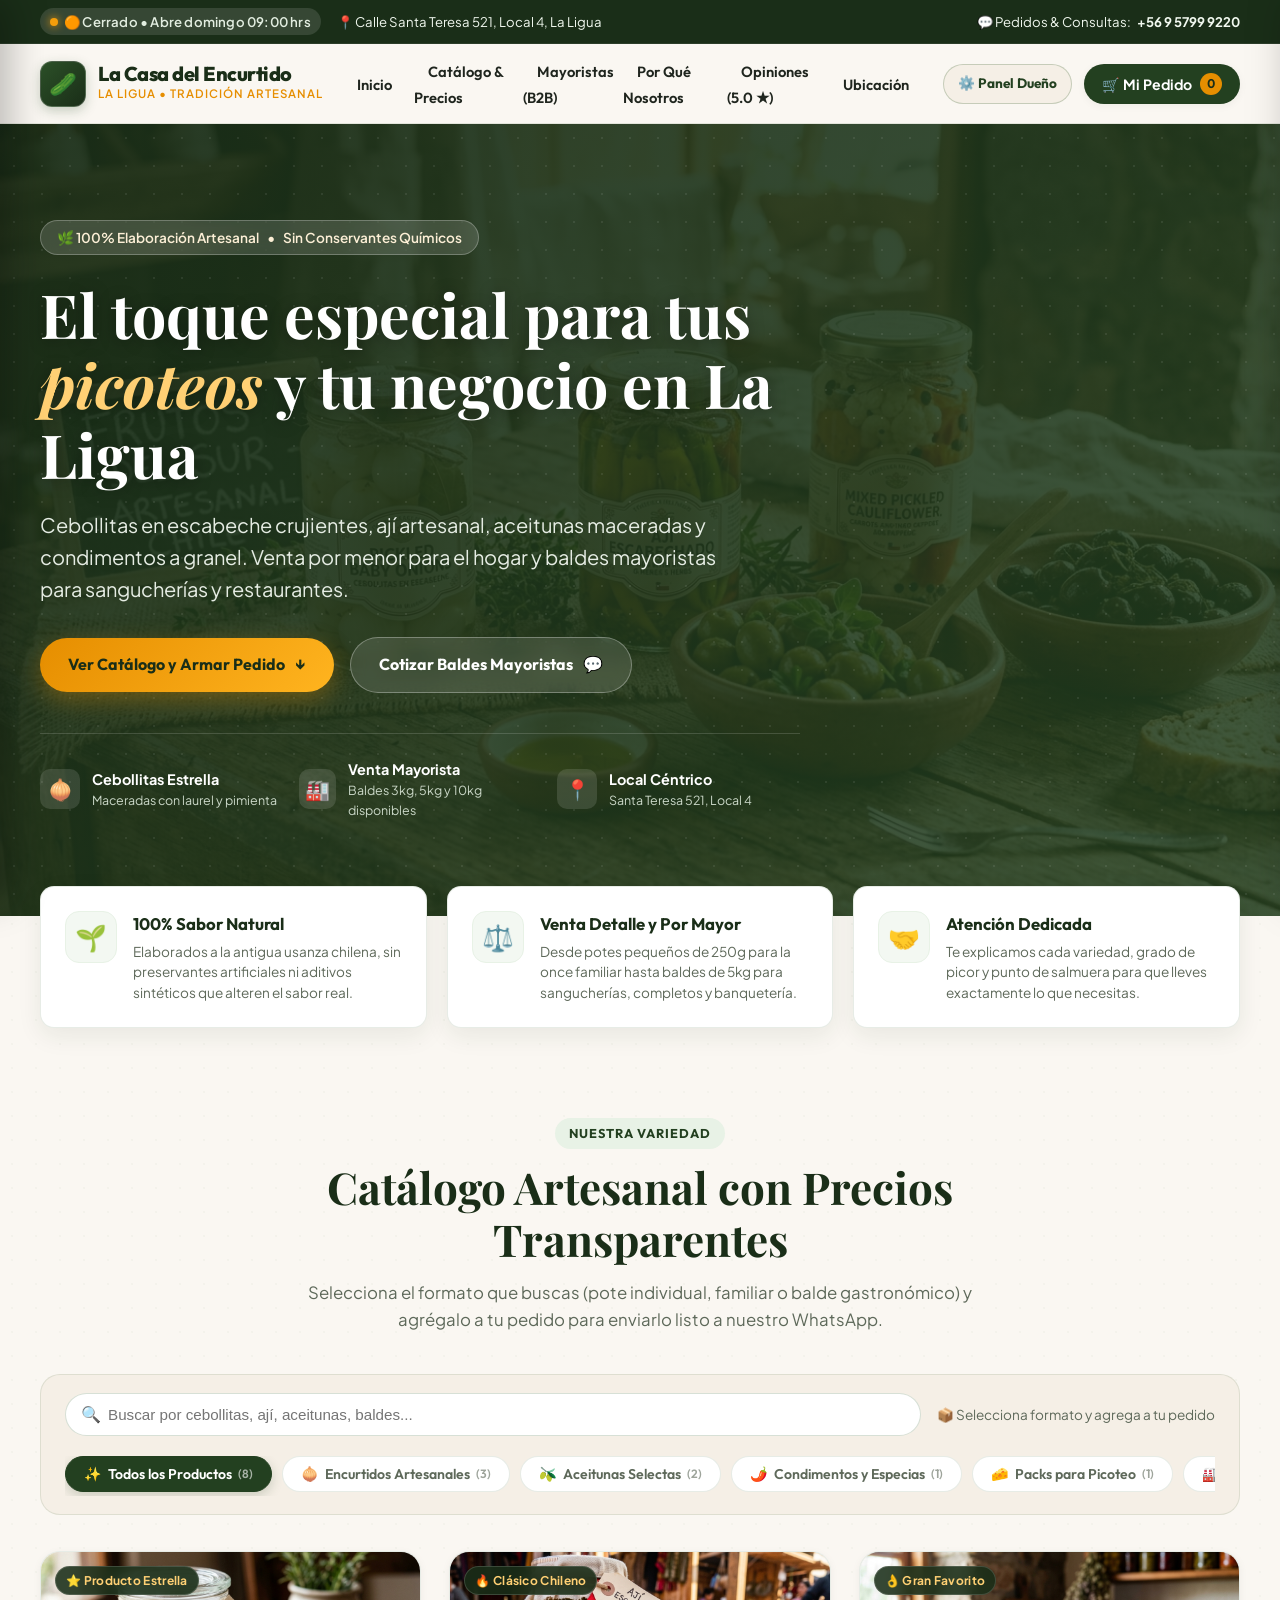
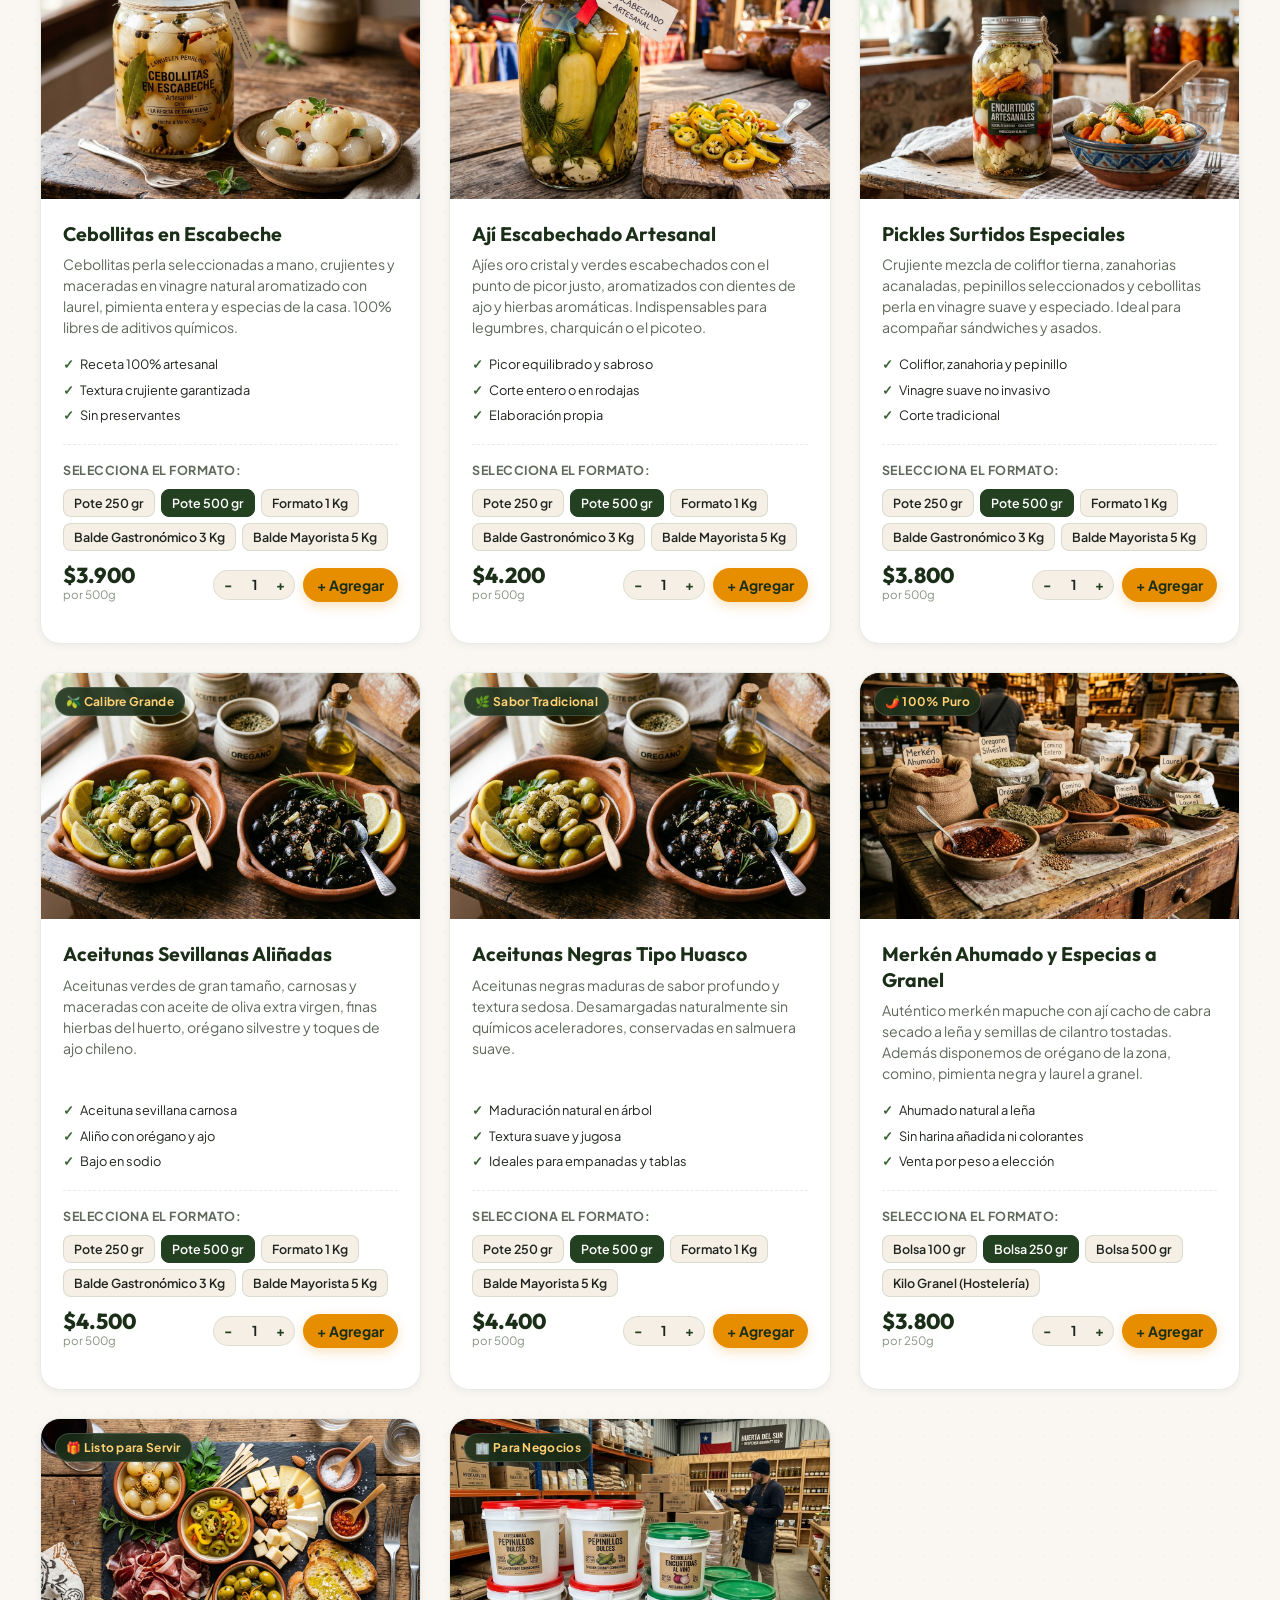
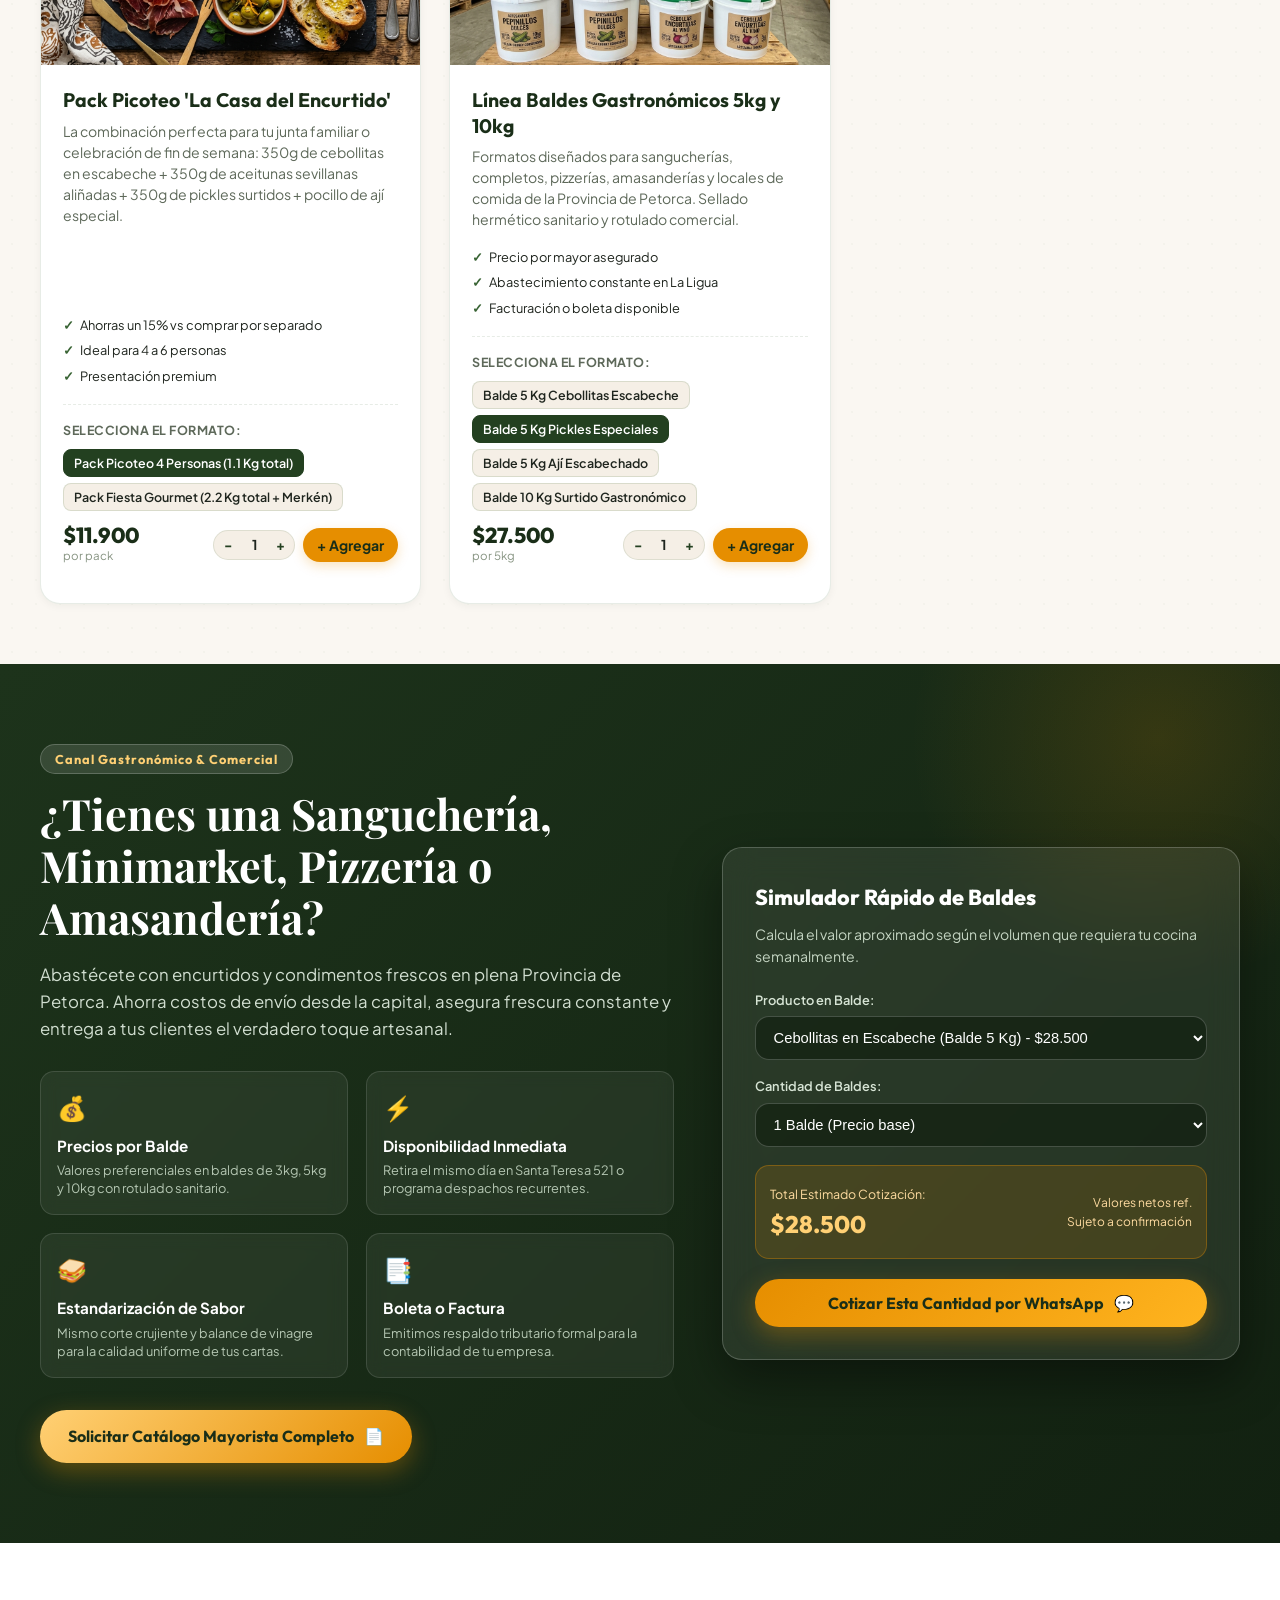
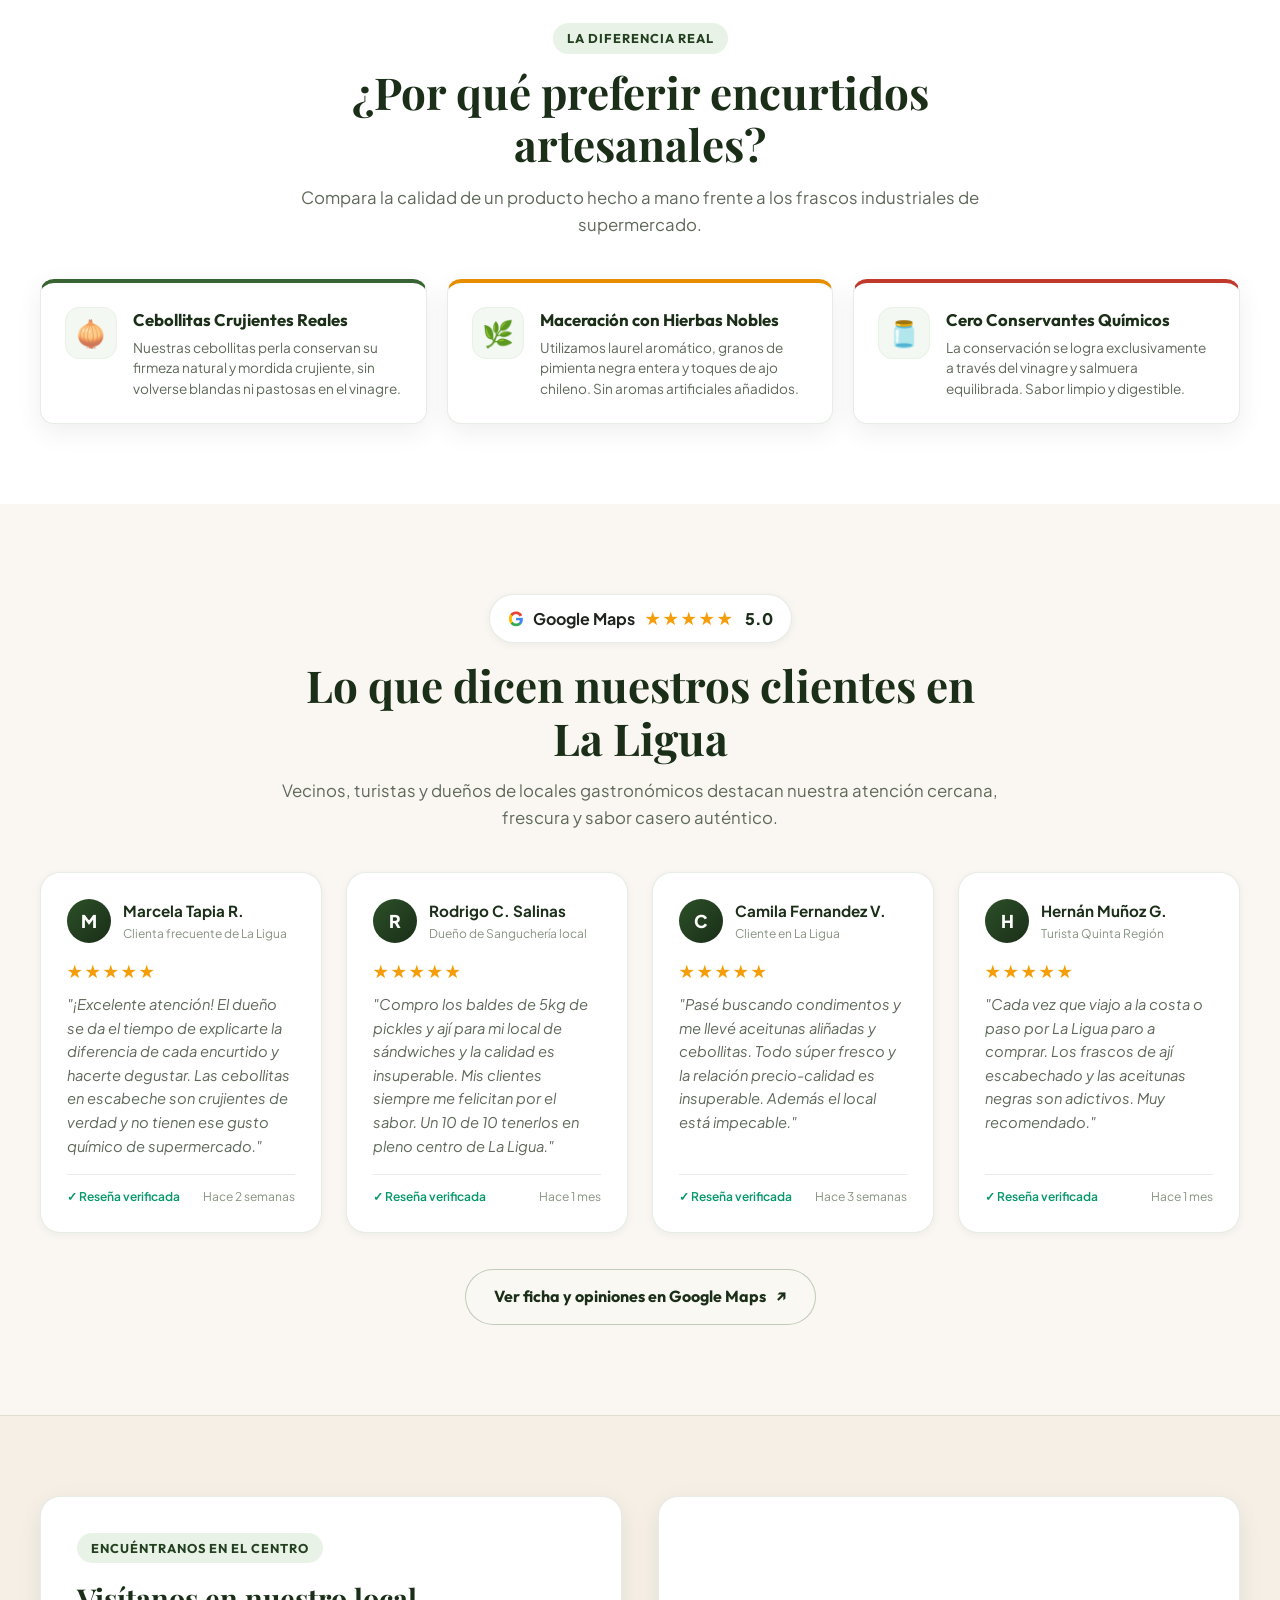
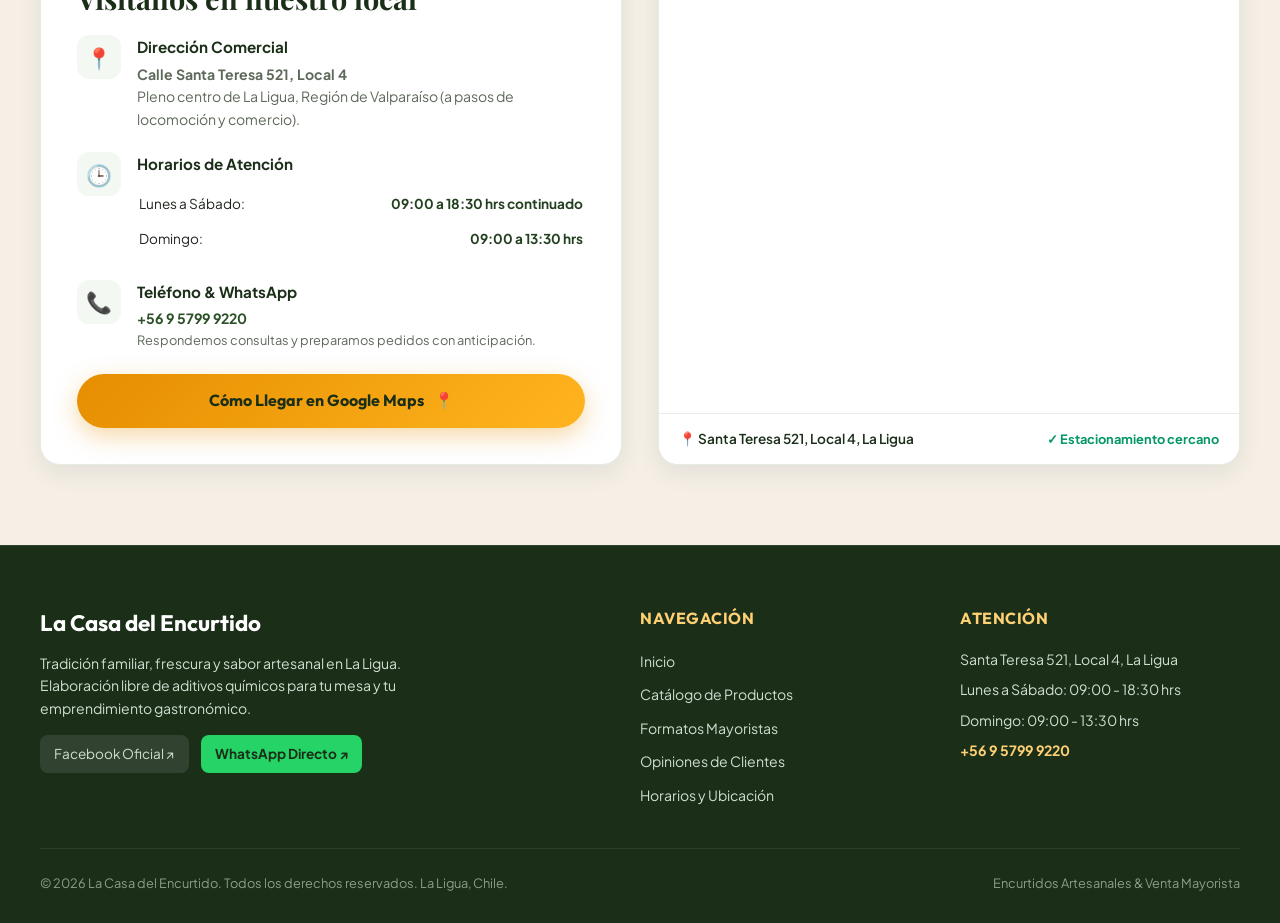
==== commit 3dd221bb: "Eliminar boton de propuesta para el dueno de la barra superior y footer" ====
--- a/index.html
+++ b/index.html
@@ -47,9 +47,6 @@
         <a href="https://wa.me/56957999220" target="_blank" rel="noopener" class="top-bar-link">
           💬 Pedidos & Consultas: <strong>+56 9 5799 9220</strong>
         </a>
-        <button class="pitch-mode-pill trigger-pitch-modal" title="Ver argumentos de valor comercial para el negocio">
-          💡 Propuesta para el Dueño
-        </button>
       </div>
     </div>
   </div>
@@ -587,9 +584,7 @@
 
       <div class="footer-bottom">
         <p>&copy; 2026 La Casa del Encurtido. Todos los derechos reservados. La Ligua, Chile.</p>
-        <button class="trigger-pitch-modal" style="color: #ffd074; font-size: 0.8rem; text-decoration: underline;">
-          Modo Presentación: Propuesta de Venta para el Dueño
-        </button>
+        <p style="font-size: 0.8rem; color: #8c9e8a;">Encurtidos Artesanales & Venta Mayorista</p>
       </div>
     </div>
   </footer>
